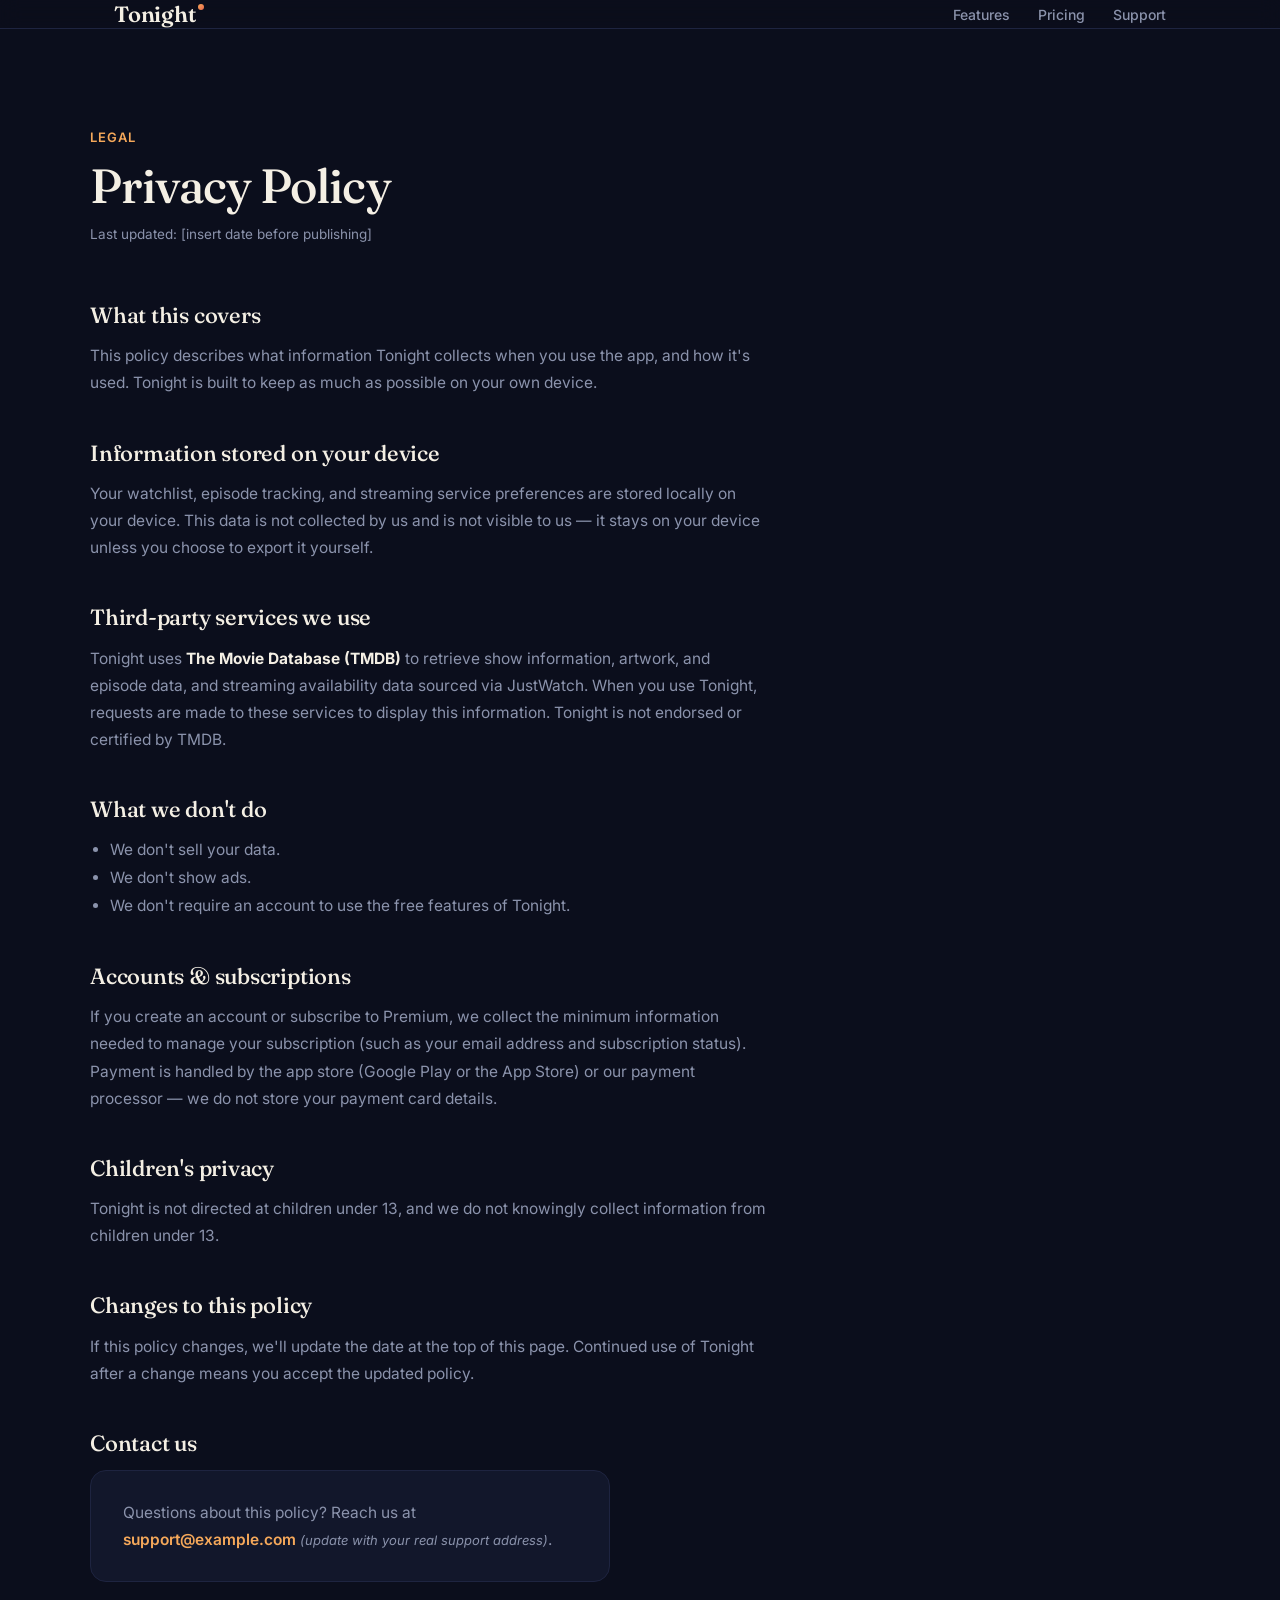
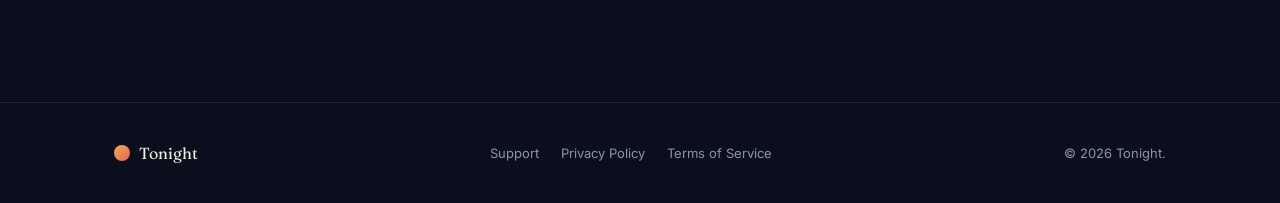
==== privacy.html @ 08556fa7 "First deployment" ====
<!doctype html>
<html lang="en">
<head>
<meta charset="UTF-8" />
<meta name="viewport" content="width=device-width, initial-scale=1" />
<title>Privacy Policy — Tonight</title>
<link rel="icon" href="data:image/svg+xml,%3Csvg xmlns='http://www.w3.org/2000/svg' viewBox='0 0 100 100'%3E%3Cdefs%3E%3ClinearGradient id='g' x1='0' y1='0' x2='1' y2='1'%3E%3Cstop offset='0' stop-color='%23F5A85A'/%3E%3Cstop offset='1' stop-color='%23E8664B'/%3E%3C/linearGradient%3E%3C/defs%3E%3Crect width='100' height='100' rx='22' fill='%230B0E1C'/%3E%3Ccircle cx='50' cy='50' r='26' fill='url(%23g)'/%3E%3C/svg%3E" />
<link rel="preconnect" href="https://fonts.googleapis.com">
<link rel="preconnect" href="https://fonts.gstatic.com" crossorigin>
<link href="https://fonts.googleapis.com/css2?family=Fraunces:opsz,wght@9..144,400;9..144,500;9..144,600&family=Inter:wght@400;500;600&display=swap" rel="stylesheet">
<link rel="stylesheet" href="style.css">
</head>
<body>

<header>
  <nav class="wrap">
    <a class="brand" href="index.html">Tonight<span class="dot dot-live"></span></a>
    <div class="nav-links">
      <a href="index.html#features">Features</a>
      <a href="index.html#pricing">Pricing</a>
      <a href="support.html">Support</a>
    </div>
  </nav>
</header>

<section class="wrap legal">
  <div class="kicker">Legal</div>
  <h1>Privacy Policy</h1>
  <p class="updated">Last updated: [insert date before publishing]</p>

  <!--
    DRAFT NOTICE (remove before publishing): this is a starting template,
    not legal advice. Have it reviewed before it goes live, and keep it
    in sync with what the app actually collects as that changes —
    especially once accounts, subscriptions, or push notifications ship.
  -->

  <h2>What this covers</h2>
  <p>This policy describes what information Tonight collects when you use the app, and how it's used. Tonight is built to keep as much as possible on your own device.</p>

  <h2>Information stored on your device</h2>
  <p>Your watchlist, episode tracking, and streaming service preferences are stored locally on your device. This data is not collected by us and is not visible to us — it stays on your device unless you choose to export it yourself.</p>

  <h2>Third-party services we use</h2>
  <p>Tonight uses <strong>The Movie Database (TMDB)</strong> to retrieve show information, artwork, and episode data, and streaming availability data sourced via JustWatch. When you use Tonight, requests are made to these services to display this information. Tonight is not endorsed or certified by TMDB.</p>

  <h2>What we don't do</h2>
  <ul>
    <li>We don't sell your data.</li>
    <li>We don't show ads.</li>
    <li>We don't require an account to use the free features of Tonight.</li>
  </ul>

  <h2>Accounts &amp; subscriptions</h2>
  <p>If you create an account or subscribe to Premium, we collect the minimum information needed to manage your subscription (such as your email address and subscription status). Payment is handled by the app store (Google Play or the App Store) or our payment processor — we do not store your payment card details.</p>

  <h2>Children's privacy</h2>
  <p>Tonight is not directed at children under 13, and we do not knowingly collect information from children under 13.</p>

  <h2>Changes to this policy</h2>
  <p>If this policy changes, we'll update the date at the top of this page. Continued use of Tonight after a change means you accept the updated policy.</p>

  <h2>Contact us</h2>
  <div class="support-card">
    <p style="margin-bottom:0;">Questions about this policy? Reach us at <a href="mailto:support@example.com">support@example.com</a> <em style="color:var(--slate); font-size:13px;">(update with your real support address)</em>.</p>
  </div>
</section>

<footer>
  <div class="wrap foot-row">
    <div class="foot-brand">
      <span class="dot"></span>
      <span class="foot-word">Tonight</span>
    </div>
    <div class="foot-links">
      <a href="support.html">Support</a>
      <a href="privacy.html">Privacy Policy</a>
      <a href="terms.html">Terms of Service</a>
    </div>
    <p class="foot-copy">&copy; 2026 Tonight.</p>
  </div>
</footer>

</body>
</html>
---- style.css ----
:root{
  --ink:#0B0E1C;
  --panel:#12172B;
  --panel-line:#1E2440;
  --cream:#F4EFE4;
  --slate:#8B93AC;
  --amber:#F5A85A;
  --coral:#E8664B;
}
*{box-sizing:border-box; margin:0; padding:0;}
html{scroll-behavior:smooth;}
body{
  background:var(--ink);
  color:var(--cream);
  font-family:'Inter', sans-serif;
  -webkit-font-smoothing:antialiased;
  overflow-x:hidden;
}
a{color:inherit;}
.wrap{max-width:1100px; margin:0 auto; padding:0 24px;}

/* Dusk dot signature */
.dot{
  background:linear-gradient(135deg, var(--amber), var(--coral));
  border-radius:50%;
  display:inline-block;
}
@keyframes breathe{
  0%, 100%{ filter:brightness(1) saturate(1); }
  50%{ filter:brightness(1.18) saturate(1.12); }
}
@media (prefers-reduced-motion: no-preference){
  .dot-live{ animation:breathe 6s ease-in-out infinite; }
}

/* Nav */
header{
  position:sticky; top:0; z-index:20;
  background:rgba(11,14,28,0.82);
  backdrop-filter:blur(10px);
  border-bottom:1px solid var(--panel-line);
}
nav{
  display:flex; align-items:center; justify-content:space-between;
  padding:18px 24px;
}
.brand{
  display:flex; align-items:center; gap:2px;
  font-family:'Fraunces', serif;
  font-weight:600;
  font-size:22px;
  letter-spacing:-0.01em;
  text-decoration:none;
}
.brand .dot{ width:6px; height:6px; margin:0 1px 14px 1px; }
.nav-links{ display:flex; align-items:center; gap:28px; }
.nav-links a{
  font-size:14px; font-weight:500; color:var(--slate);
  text-decoration:none;
}
.nav-links a:hover{ color:var(--cream); }
.nav-cta{
  font-size:14px; font-weight:600;
  padding:9px 18px;
  border-radius:100px;
  background:var(--cream);
  color:var(--ink);
  text-decoration:none;
  transition:opacity .15s ease;
}
.nav-cta:hover{ opacity:.85; }

/* Hero */
.hero{
  position:relative;
  padding:120px 24px 140px;
  text-align:center;
  overflow:hidden;
}
.hero-glow{
  position:absolute;
  top:-220px; left:50%;
  transform:translateX(-50%);
  width:900px; height:900px;
  background:radial-gradient(circle, rgba(232,102,75,0.28) 0%, rgba(245,168,90,0.10) 38%, transparent 68%);
  pointer-events:none;
}
.eyebrow{
  position:relative;
  display:inline-flex; align-items:center; gap:9px;
  font-size:13px; font-weight:600;
  color:var(--slate);
  letter-spacing:0.06em;
  text-transform:uppercase;
  margin-bottom:28px;
  font-variant-numeric: tabular-nums;
}
.eyebrow .dot{ width:7px; height:7px; }
h1{
  position:relative;
  font-family:'Fraunces', serif;
  font-weight:500;
  font-size:clamp(40px, 7vw, 76px);
  line-height:1.05;
  letter-spacing:-0.02em;
  max-width:820px;
  margin:0 auto 26px;
}
h1 .accent{
  font-style:italic;
  background:linear-gradient(135deg, var(--amber), var(--coral));
  -webkit-background-clip:text;
  background-clip:text;
  color:transparent;
}
.sub{
  position:relative;
  font-size:clamp(17px, 2vw, 19px);
  color:var(--slate);
  max-width:540px;
  margin:0 auto 44px;
  line-height:1.6;
}
.hero-actions{ position:relative; display:flex; flex-direction:column; align-items:center; gap:16px; }
.btn-primary{
  display:inline-block;
  padding:16px 34px;
  border-radius:100px;
  background:linear-gradient(135deg, var(--amber), var(--coral));
  color:#1A0E08;
  font-weight:600;
  font-size:16px;
  text-decoration:none;
  box-shadow:0 12px 30px -8px rgba(232,102,75,0.55);
  transition:transform .18s ease, box-shadow .18s ease;
}
.btn-primary:hover{ transform:translateY(-1px); box-shadow:0 16px 36px -8px rgba(232,102,75,0.7); }
.hero-note{ font-size:13px; color:var(--slate); }

/* Phone visual */
.hero-visual{
  position:relative;
  margin:80px auto 0;
  width:min(280px, 70vw);
  aspect-ratio:9/17.5;
  border-radius:38px;
  background:var(--panel);
  border:1px solid var(--panel-line);
  box-shadow:0 40px 90px -30px rgba(0,0,0,0.7);
  padding:14px;
  text-align:left;
}
.hero-visual .screen{
  height:100%;
  border-radius:26px;
  background:linear-gradient(180deg, #10142A, #0B0E1C);
  padding:22px 16px;
  display:flex; flex-direction:column; gap:12px;
}
.hv-row{ display:flex; align-items:center; justify-content:space-between; }
.hv-title{ font-family:'Fraunces', serif; font-size:15px; }
.hv-badge{
  width:22px; height:22px; border-radius:50%;
  background:linear-gradient(135deg, var(--amber), var(--coral));
}
.hv-pill{
  align-self:flex-start;
  font-size:10px; font-weight:600;
  color:var(--amber);
  background:rgba(245,168,90,0.12);
  padding:4px 9px;
  border-radius:100px;
  letter-spacing:0.02em;
}
.hv-card{
  background:var(--panel);
  border:1px solid var(--panel-line);
  border-radius:14px;
  padding:12px;
  display:flex; align-items:center; gap:10px;
}
.hv-thumb{
  width:38px; height:38px; border-radius:9px; flex-shrink:0;
  background:linear-gradient(135deg, #2B3358, #171B33);
}
.hv-text{ display:flex; flex-direction:column; gap:5px; flex:1; }
.hv-line{ height:7px; border-radius:4px; background:var(--panel-line); }
.hv-line.w1{ width:78px; }
.hv-line.w2{ width:52px; background:#171B33; }
.hv-check{
  width:20px; height:20px; border-radius:50%;
  background:var(--panel-line);
  flex-shrink:0;
}

/* Sections shared */
section{ padding:100px 0; }
.section-head{ max-width:620px; margin:0 0 56px; }
.kicker{
  font-size:13px; font-weight:600; color:var(--amber);
  text-transform:uppercase; letter-spacing:0.08em;
  margin-bottom:14px;
}
h2{
  font-family:'Fraunces', serif;
  font-weight:500;
  font-size:clamp(28px, 4vw, 40px);
  letter-spacing:-0.01em;
  line-height:1.15;
}
.lead{ color:var(--slate); font-size:17px; line-height:1.65; margin-top:16px; max-width:540px;}

/* Mechanism split */
.split{
  display:grid; grid-template-columns:1.1fr 0.9fr; gap:64px; align-items:center;
}
.split h2{ margin-bottom:18px; }
.split .lead{ margin-top:0; max-width:none; font-size:17.5px; }
.mech-card{
  background:var(--panel);
  border:1px solid var(--panel-line);
  border-radius:20px;
  padding:28px;
}
.mech-row{
  display:flex; align-items:center; gap:14px;
  padding:14px 0;
  border-bottom:1px solid var(--panel-line);
}
.mech-row:last-child{ border-bottom:none; }
.mech-time{
  font-size:12px; font-weight:600; color:var(--slate);
  width:52px; flex-shrink:0;
  font-variant-numeric: tabular-nums;
}
.mech-dot{ width:8px; height:8px; flex-shrink:0; }
.mech-label{ font-size:14.5px; }

/* Features */
.features{ background:var(--panel); border-top:1px solid var(--panel-line); border-bottom:1px solid var(--panel-line); }
.feature-grid{
  display:grid; grid-template-columns:repeat(2, 1fr); gap:1px;
  background:var(--panel-line);
  border:1px solid var(--panel-line);
  border-radius:20px;
  overflow:hidden;
}
.feature{
  background:var(--panel);
  padding:36px 32px;
  position:relative;
}
.feature .mark{
  width:34px; height:34px; border-radius:10px;
  background:linear-gradient(135deg, rgba(245,168,90,0.18), rgba(232,102,75,0.18));
  display:flex; align-items:center; justify-content:center;
  margin-bottom:20px;
}
.feature .mark .dot{ width:10px; height:10px; }
.feature-top{ display:flex; align-items:flex-start; justify-content:space-between; gap:12px; }
.feature h4{
  font-family:'Fraunces', serif; font-weight:500;
  font-size:19px; margin-bottom:10px;
}
.feature p{ color:var(--slate); font-size:14.5px; line-height:1.65; }
.badge{
  font-size:10.5px; font-weight:700;
  letter-spacing:0.04em;
  padding:4px 10px;
  border-radius:100px;
  flex-shrink:0;
  white-space:nowrap;
  margin-top:2px;
}
.badge.free{ background:rgba(139,147,172,0.16); color:var(--slate); }
.badge.premium{ background:linear-gradient(135deg, rgba(245,168,90,0.22), rgba(232,102,75,0.22)); color:var(--amber); }

/* Availability strip */
.avail{ text-align:center; }
.avail .section-head{ margin-left:auto; margin-right:auto; text-align:center; }
.services{
  display:flex; flex-wrap:wrap; justify-content:center; gap:10px;
  max-width:640px; margin:0 auto;
}
.service-chip{
  font-size:13.5px; font-weight:500;
  color:var(--slate);
  border:1px solid var(--panel-line);
  padding:9px 18px;
  border-radius:100px;
}

/* Pricing */
.tiers{ display:grid; grid-template-columns:1fr 1fr; gap:24px; }
.tier{
  border:1px solid var(--panel-line);
  border-radius:20px;
  padding:36px;
  background:var(--panel);
}
.tier.premium{ border-color:rgba(232,102,75,0.4); position:relative; }
.tier.premium::before{
  content:"";
  position:absolute; inset:-1px;
  border-radius:20px;
  padding:1px;
  background:linear-gradient(135deg, var(--amber), var(--coral));
  -webkit-mask:linear-gradient(#000 0 0) content-box, linear-gradient(#000 0 0);
  -webkit-mask-composite:xor;
  mask-composite:exclude;
  opacity:0.6;
  pointer-events:none;
}
.tier-name{ font-family:'Fraunces', serif; font-size:20px; margin-bottom:6px; }
.tier-desc{ color:var(--slate); font-size:14px; margin-bottom:24px; }
.tier ul{ list-style:none; display:flex; flex-direction:column; gap:12px; }
.tier li{ font-size:14.5px; color:var(--cream); display:flex; gap:10px; align-items:flex-start; }
.tier li::before{
  content:"";
  width:5px; height:5px; border-radius:50%;
  background:var(--slate);
  margin-top:8px; flex-shrink:0;
}
.tier.premium li::before{ background:linear-gradient(135deg, var(--amber), var(--coral)); }

/* Coming soon close */
.closing{
  background:var(--panel);
  border:1px solid var(--panel-line);
  border-radius:28px;
  padding:72px 40px;
  text-align:center;
  position:relative;
  overflow:hidden;
}
.closing-glow{
  position:absolute; bottom:-160px; left:50%; transform:translateX(-50%);
  width:600px; height:400px;
  background:radial-gradient(circle, rgba(245,168,90,0.16), transparent 70%);
}
.closing h2{ position:relative; margin-bottom:12px; }
.closing .lead{ position:relative; margin:0 auto; }
.store-badges{
  position:relative;
  display:flex; gap:14px; justify-content:center; margin-top:34px; flex-wrap:wrap;
}
.store-badge{
  display:flex; align-items:center; gap:10px;
  border:1px solid var(--panel-line);
  border-radius:14px;
  padding:11px 20px;
  font-size:13.5px; color:var(--slate);
}
.store-badge .dot{ width:8px; height:8px; }

footer{
  border-top:1px solid var(--panel-line);
  padding:40px 24px;
}
.foot-row{
  display:flex; align-items:center; justify-content:space-between;
  flex-wrap:wrap; gap:16px;
}
.foot-brand{ display:flex; align-items:center; gap:9px; }
.foot-brand .dot{ width:16px; height:16px; }
.foot-word{ font-family:'Fraunces', serif; font-size:16px; }
.foot-links{ display:flex; gap:22px; flex-wrap:wrap; }
.foot-links a{ font-size:13px; color:var(--slate); text-decoration:none; }
.foot-links a:hover{ color:var(--cream); }
.foot-copy{ font-size:13px; color:var(--slate); }

/* Legal / support pages */
.legal{ padding:100px 0 120px; }
.legal .kicker{ margin-bottom:16px; }
.legal h1{
  font-size:clamp(32px, 5vw, 48px);
  text-align:left;
  margin:0 0 12px;
  max-width:none;
}
.legal .updated{ color:var(--slate); font-size:13.5px; margin-bottom:56px; }
.legal h2{
  font-size:22px;
  text-align:left;
  margin:44px 0 14px;
}
.legal h2:first-of-type{ margin-top:0; }
.legal p{ color:var(--slate); font-size:15.5px; line-height:1.75; margin-bottom:14px; max-width:680px; }
.legal ul{ color:var(--slate); font-size:15.5px; line-height:1.8; margin:0 0 14px 20px; max-width:680px; }
.legal a.inline{ color:var(--amber); text-decoration:underline; text-underline-offset:2px; }
.legal strong{ color:var(--cream); }
.support-card{
  background:var(--panel); border:1px solid var(--panel-line);
  border-radius:16px; padding:28px 32px; margin-top:8px; max-width:520px;
}
.support-card a{ color:var(--amber); font-weight:600; text-decoration:none; }
.support-card a:hover{ text-decoration:underline; }

@media (max-width:760px){
  .split, .feature-grid, .tiers{ grid-template-columns:1fr; }
  .split{ gap:44px; }
  .hero{ padding:88px 20px 100px; }
  section{ padding:72px 0; }
  .nav-links{ display:none; }
}
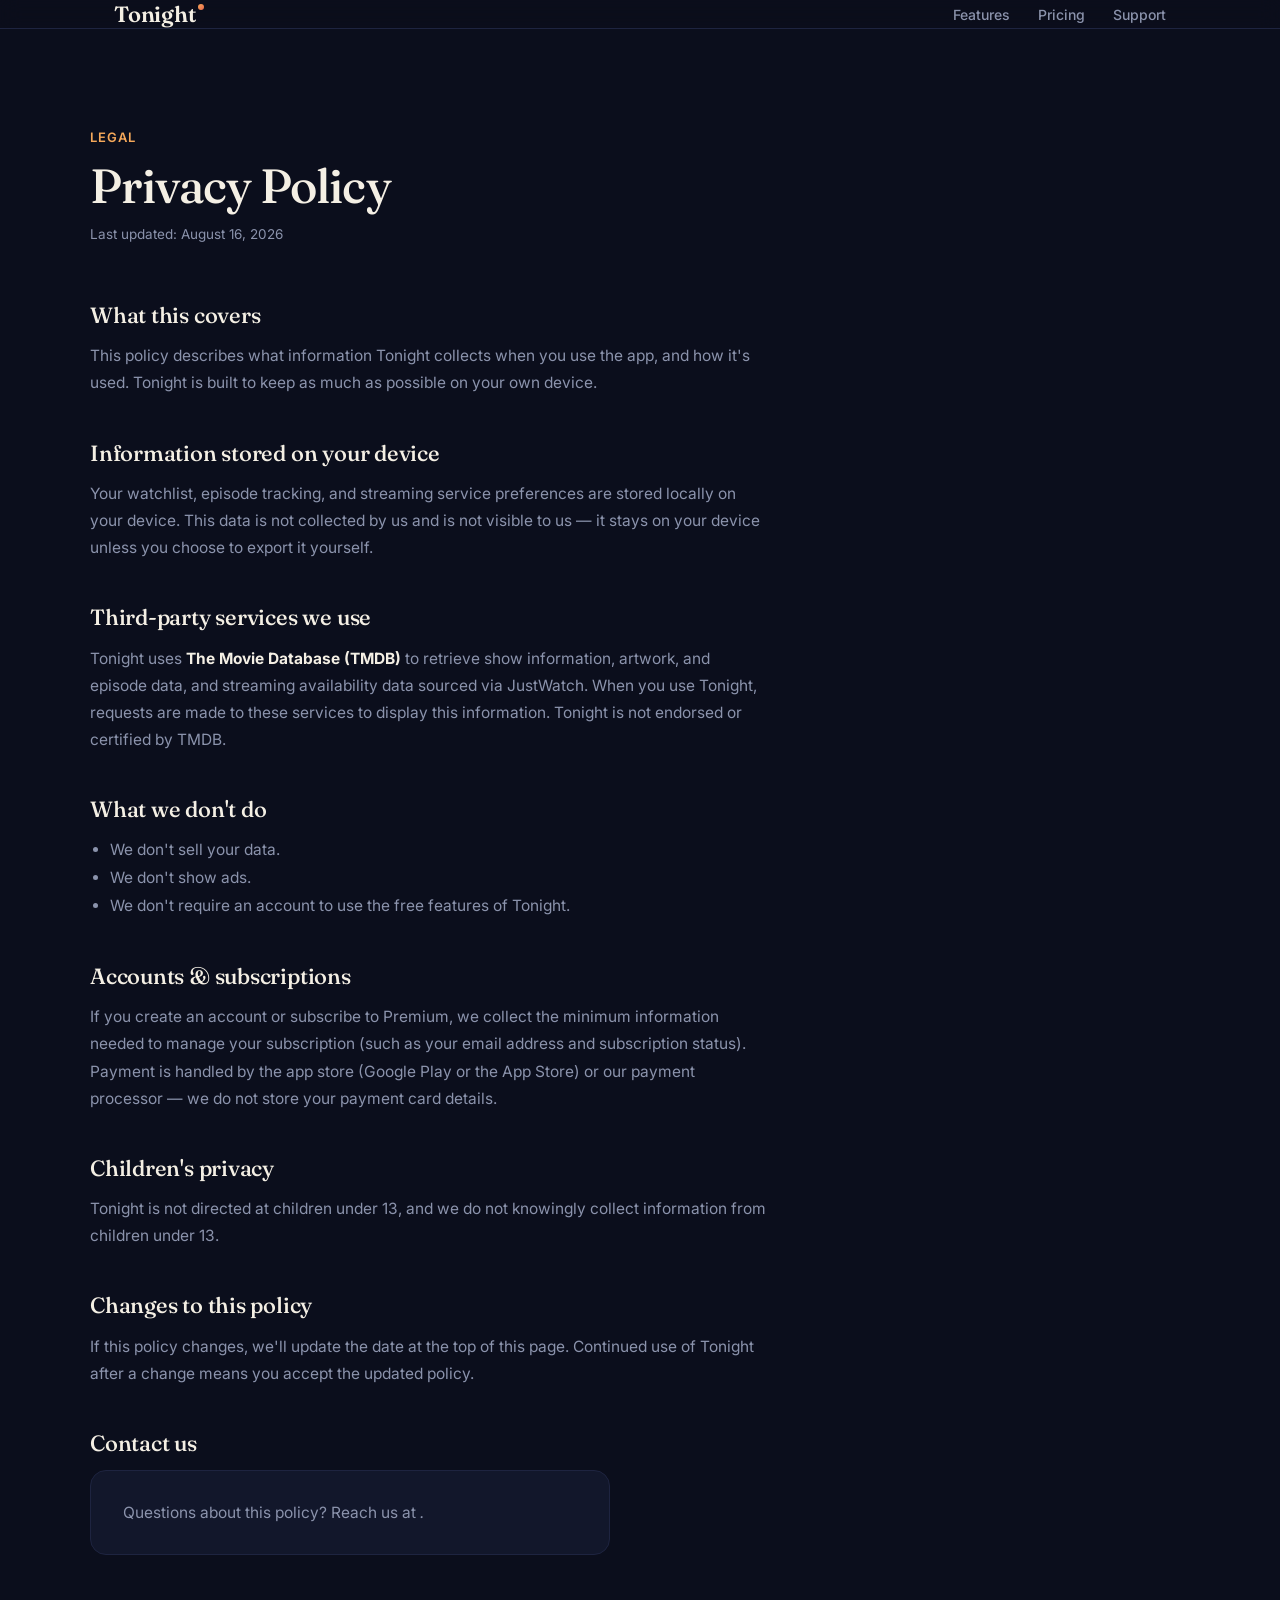
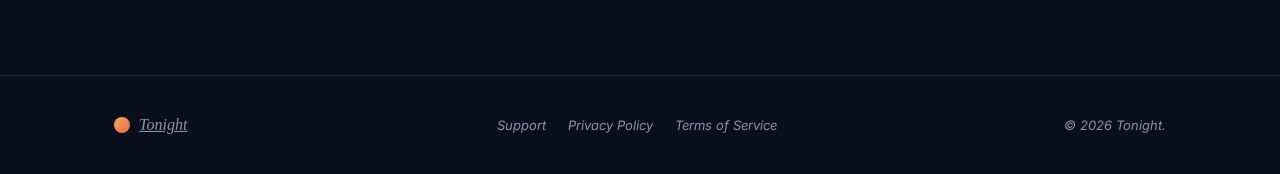
==== commit d0601dd8: "Update privacy policy last updated date and contact email Updated the last updated date and support " ====
--- a/privacy.html
+++ b/privacy.html
@@ -26,7 +26,7 @@
 <section class="wrap legal">
   <div class="kicker">Legal</div>
   <h1>Privacy Policy</h1>
-  <p class="updated">Last updated: [insert date before publishing]</p>
+  <p class="updated">Last updated: August 16, 2026</p>
 
   <!--
     DRAFT NOTICE (remove before publishing): this is a starting template,
@@ -62,7 +62,7 @@
 
   <h2>Contact us</h2>
   <div class="support-card">
-    <p style="margin-bottom:0;">Questions about this policy? Reach us at <a href="mailto:support@example.com">support@example.com</a> <em style="color:var(--slate); font-size:13px;">(update with your real support address)</em>.</p>
+    <p style="margin-bottom:0;">Questions about this policy? Reach us at <a href="mailto:support.tonight@gmail.com"support.tonigjt@gmail.com</a> <em style="color:var(--slate); font-size:13px;")</em>.</p>
   </div>
 </section>
 
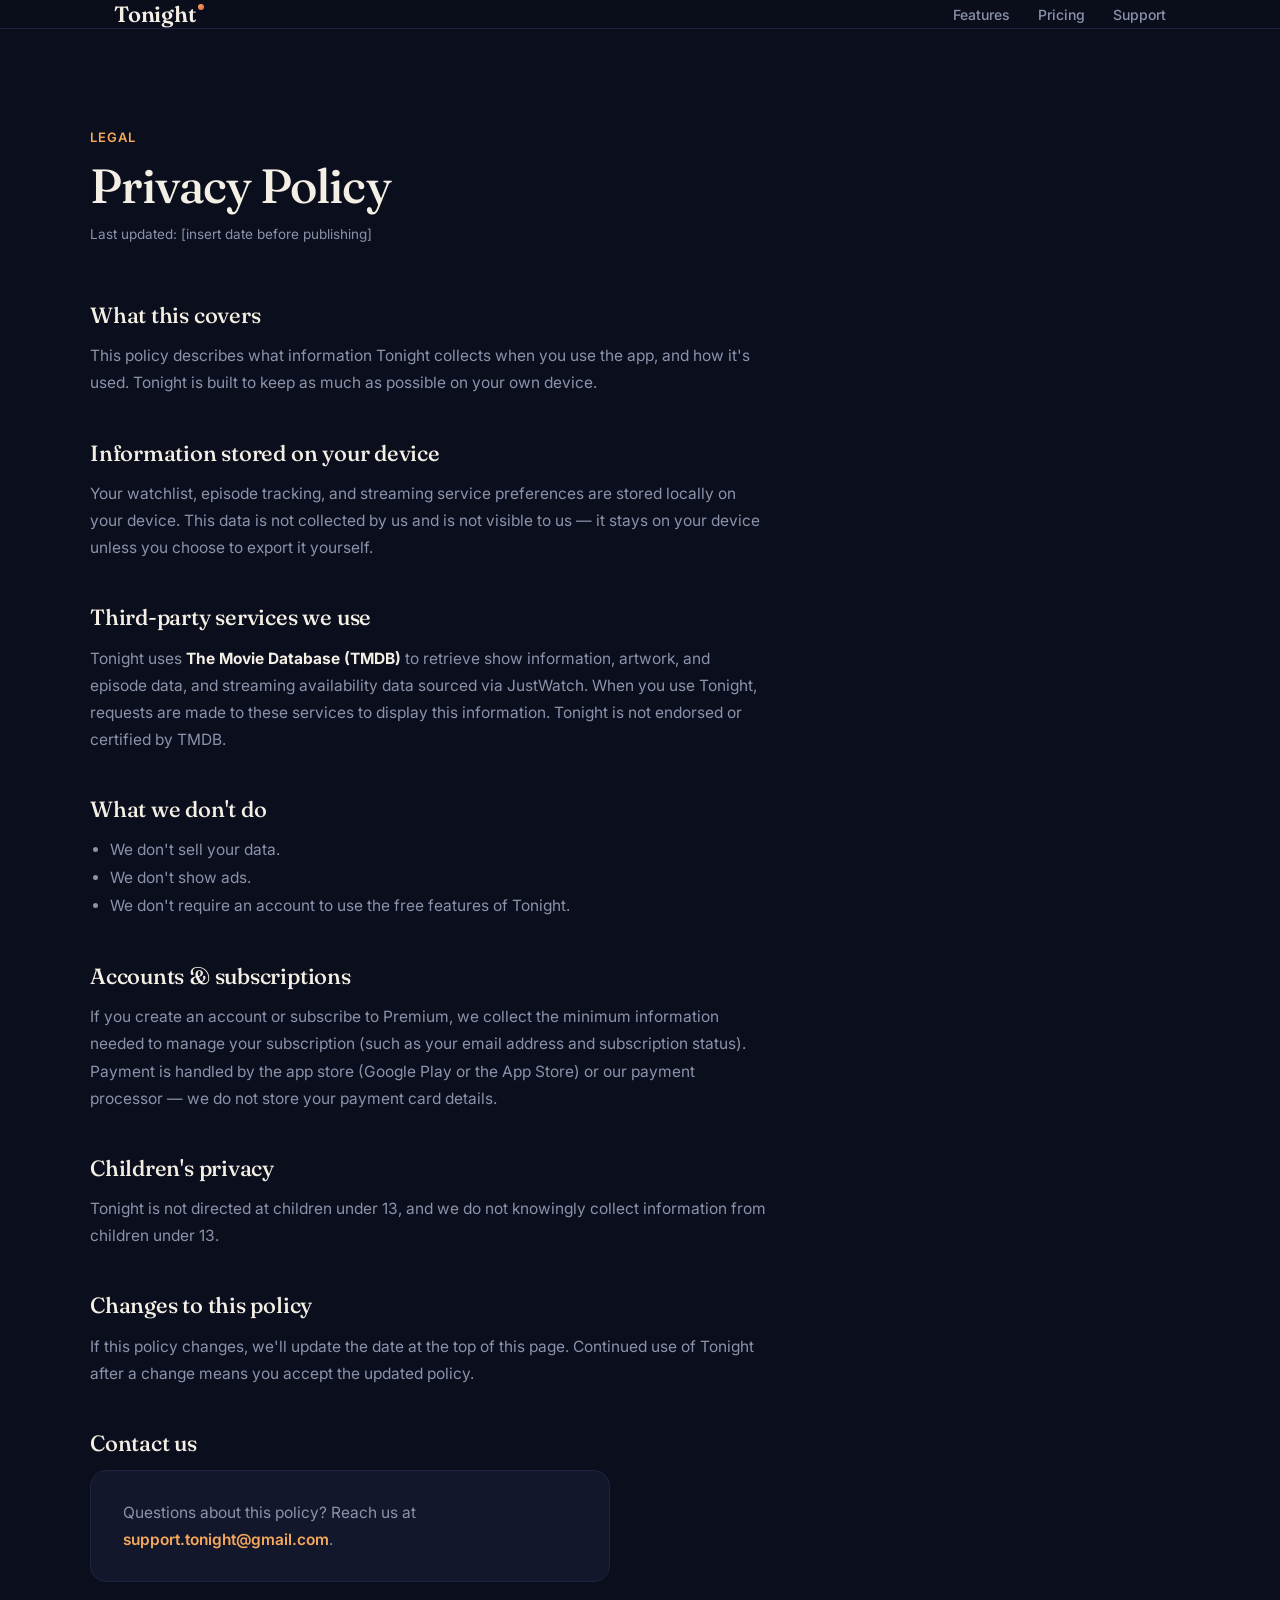
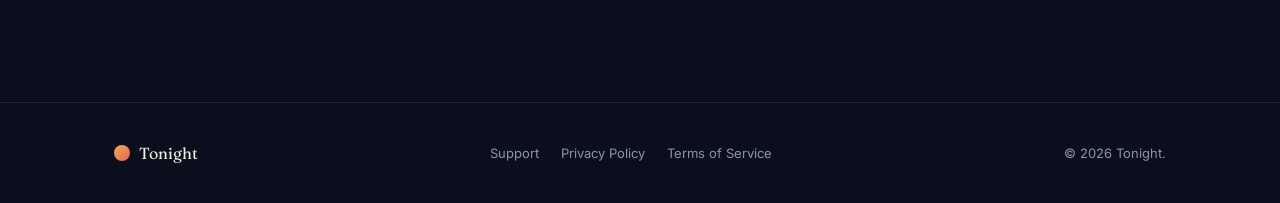
==== commit 10d60fdb: "Rename privacy-1.html to privacy.html" ====
--- a/privacy.html
+++ b/privacy.html
@@ -26,7 +26,7 @@
 <section class="wrap legal">
   <div class="kicker">Legal</div>
   <h1>Privacy Policy</h1>
-  <p class="updated">Last updated: August 16, 2026</p>
+  <p class="updated">Last updated: [insert date before publishing]</p>
 
   <!--
     DRAFT NOTICE (remove before publishing): this is a starting template,
@@ -62,7 +62,7 @@
 
   <h2>Contact us</h2>
   <div class="support-card">
-    <p style="margin-bottom:0;">Questions about this policy? Reach us at <a href="mailto:support.tonight@gmail.com"support.tonigjt@gmail.com</a> <em style="color:var(--slate); font-size:13px;")</em>.</p>
+    <p style="margin-bottom:0;">Questions about this policy? Reach us at <a href="mailto:support.tonight@gmail.com">support.tonight@gmail.com</a>.</p>
   </div>
 </section>
 
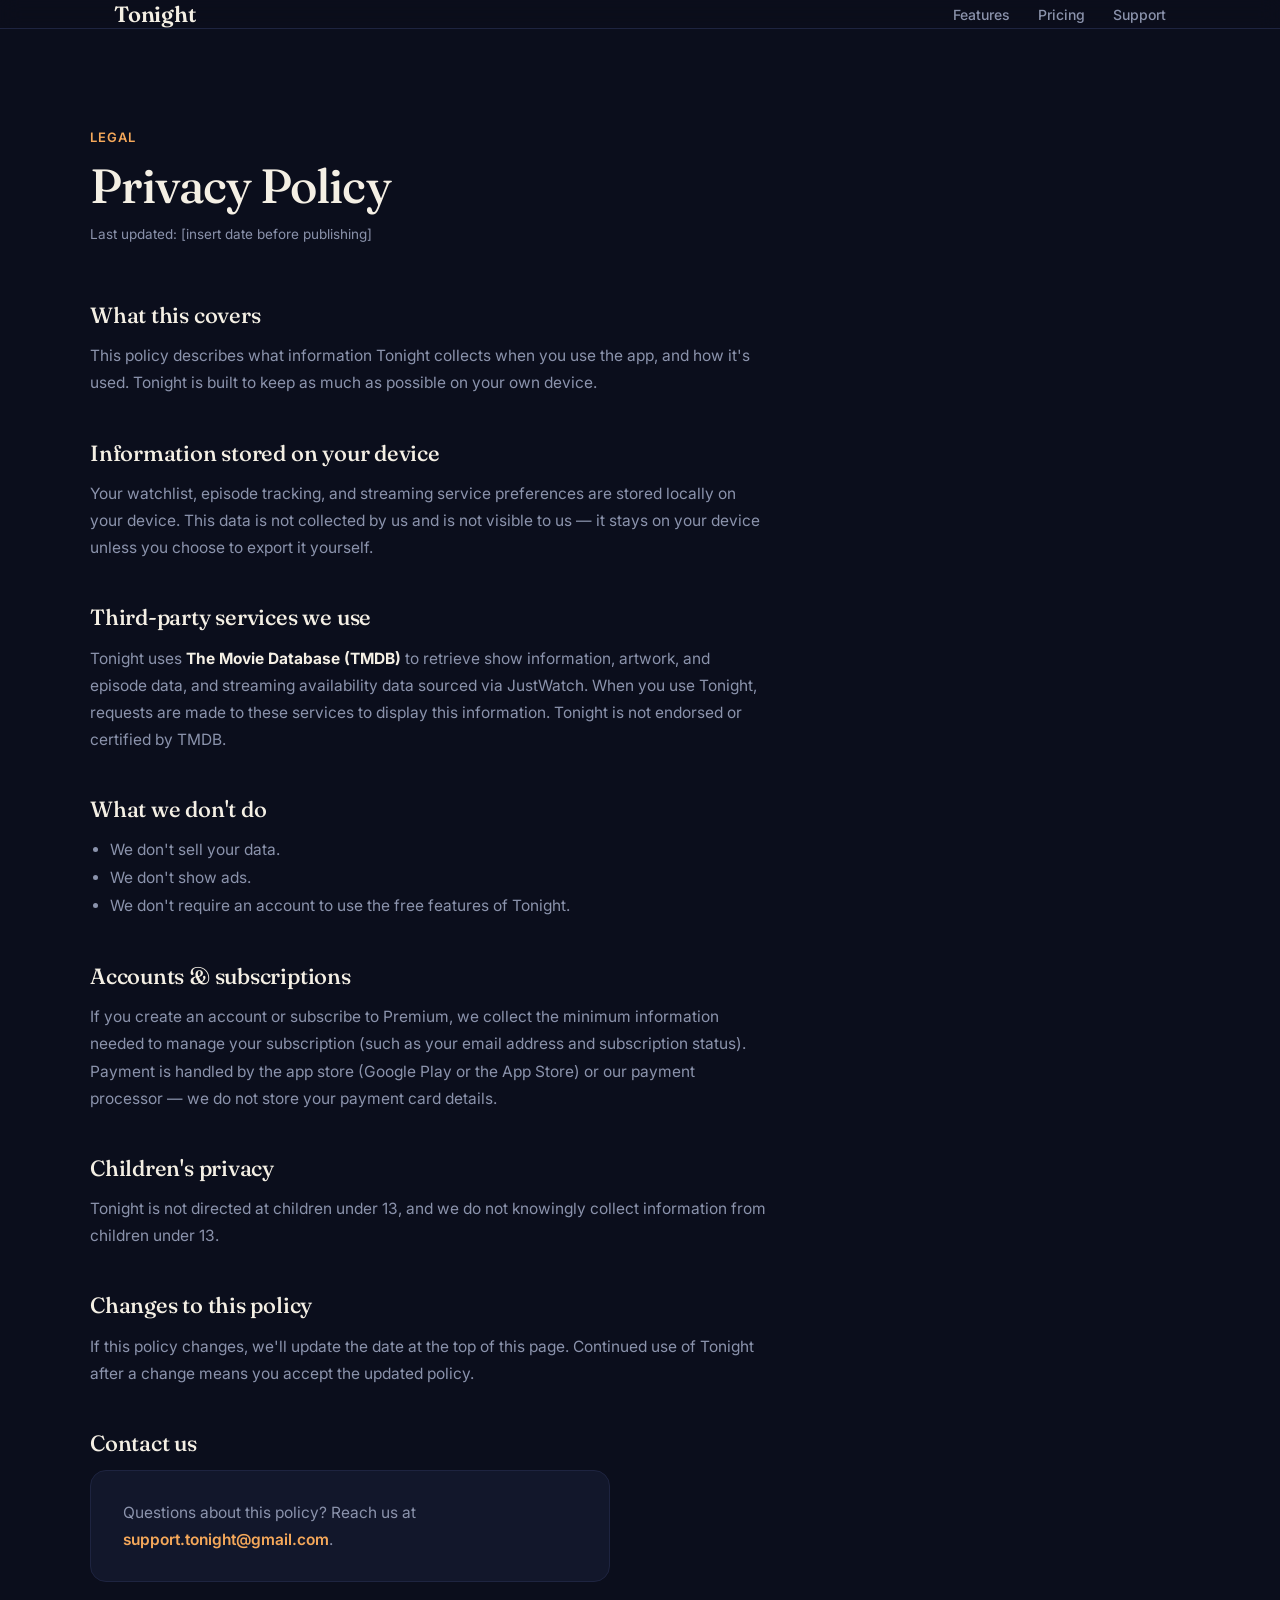
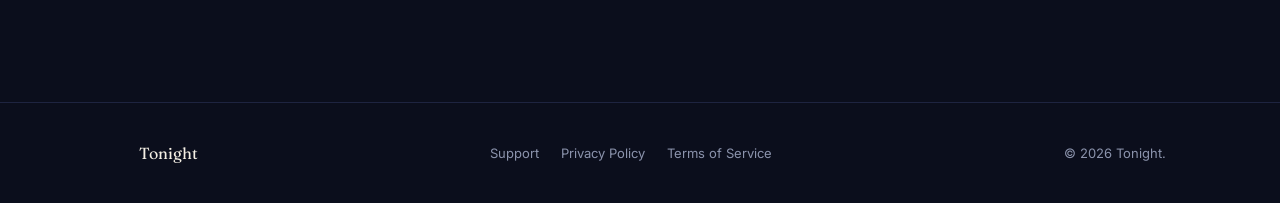
==== commit 091a70bd: "Add files via upload" ====
--- a/privacy.html
+++ b/privacy.html
@@ -4,7 +4,7 @@
 <meta charset="UTF-8" />
 <meta name="viewport" content="width=device-width, initial-scale=1" />
 <title>Privacy Policy — Tonight</title>
-<link rel="icon" href="data:image/svg+xml,%3Csvg xmlns='http://www.w3.org/2000/svg' viewBox='0 0 100 100'%3E%3Cdefs%3E%3ClinearGradient id='g' x1='0' y1='0' x2='1' y2='1'%3E%3Cstop offset='0' stop-color='%23F5A85A'/%3E%3Cstop offset='1' stop-color='%23E8664B'/%3E%3C/linearGradient%3E%3C/defs%3E%3Crect width='100' height='100' rx='22' fill='%230B0E1C'/%3E%3Ccircle cx='50' cy='50' r='26' fill='url(%23g)'/%3E%3C/svg%3E" />
+<link rel="icon" href="assets/icon.png" />
 <link rel="preconnect" href="https://fonts.googleapis.com">
 <link rel="preconnect" href="https://fonts.gstatic.com" crossorigin>
 <link href="https://fonts.googleapis.com/css2?family=Fraunces:opsz,wght@9..144,400;9..144,500;9..144,600&family=Inter:wght@400;500;600&display=swap" rel="stylesheet">
@@ -14,7 +14,7 @@
 
 <header>
   <nav class="wrap">
-    <a class="brand" href="index.html">Tonight<span class="dot dot-live"></span></a>
+    <a class="brand" href="index.html">Tonight<img class="brand-dot" src="assets/icon.png" alt=""></a>
     <div class="nav-links">
       <a href="index.html#features">Features</a>
       <a href="index.html#pricing">Pricing</a>
@@ -69,7 +69,7 @@
 <footer>
   <div class="wrap foot-row">
     <div class="foot-brand">
-      <span class="dot"></span>
+      <img class="foot-dot" src="assets/icon.png" alt="">
       <span class="foot-word">Tonight</span>
     </div>
     <div class="foot-links">
--- a/style.css
+++ b/style.css
@@ -53,6 +53,8 @@
   text-decoration:none;
 }
 .brand .dot{ width:6px; height:6px; margin:0 1px 14px 1px; }
+.brand-dot, .foot-dot{ width:16px; height:16px; border-radius:50%; }
+.brand-dot{ width:14px; height:14px; margin-left:1px; }
 .nav-links{ display:flex; align-items:center; gap:28px; }
 .nav-links a{
   font-size:14px; font-weight:500; color:var(--slate);
@@ -85,17 +87,16 @@
   background:radial-gradient(circle, rgba(232,102,75,0.28) 0%, rgba(245,168,90,0.10) 38%, transparent 68%);
   pointer-events:none;
 }
-.eyebrow{
-  position:relative;
-  display:inline-flex; align-items:center; gap:9px;
-  font-size:13px; font-weight:600;
+.scene-time{
+  position:relative;
+  font-family:'Fraunces', serif;
+  font-style:italic;
+  font-weight:400;
+  font-size:15px;
   color:var(--slate);
-  letter-spacing:0.06em;
-  text-transform:uppercase;
-  margin-bottom:28px;
-  font-variant-numeric: tabular-nums;
-}
-.eyebrow .dot{ width:7px; height:7px; }
+  letter-spacing:0.02em;
+  margin-bottom:22px;
+}
 h1{
   position:relative;
   font-family:'Fraunces', serif;
@@ -137,60 +138,50 @@
 .btn-primary:hover{ transform:translateY(-1px); box-shadow:0 16px 36px -8px rgba(232,102,75,0.7); }
 .hero-note{ font-size:13px; color:var(--slate); }
 
-/* Phone visual */
+/* Hero visual — real screenshot in a phone frame */
 .hero-visual{
   position:relative;
   margin:80px auto 0;
-  width:min(280px, 70vw);
-  aspect-ratio:9/17.5;
-  border-radius:38px;
+  width:min(260px, 66vw);
+  border-radius:34px;
   background:var(--panel);
   border:1px solid var(--panel-line);
   box-shadow:0 40px 90px -30px rgba(0,0,0,0.7);
-  padding:14px;
-  text-align:left;
-}
-.hero-visual .screen{
-  height:100%;
+  padding:10px;
+  overflow:hidden;
+}
+.hero-visual img{
+  display:block;
+  width:100%;
+  height:auto;
   border-radius:26px;
-  background:linear-gradient(180deg, #10142A, #0B0E1C);
-  padding:22px 16px;
-  display:flex; flex-direction:column; gap:12px;
-}
-.hv-row{ display:flex; align-items:center; justify-content:space-between; }
-.hv-title{ font-family:'Fraunces', serif; font-size:15px; }
-.hv-badge{
-  width:22px; height:22px; border-radius:50%;
-  background:linear-gradient(135deg, var(--amber), var(--coral));
-}
-.hv-pill{
-  align-self:flex-start;
-  font-size:10px; font-weight:600;
-  color:var(--amber);
-  background:rgba(245,168,90,0.12);
-  padding:4px 9px;
-  border-radius:100px;
-  letter-spacing:0.02em;
-}
-.hv-card{
-  background:var(--panel);
-  border:1px solid var(--panel-line);
-  border-radius:14px;
-  padding:12px;
-  display:flex; align-items:center; gap:10px;
-}
-.hv-thumb{
-  width:38px; height:38px; border-radius:9px; flex-shrink:0;
-  background:linear-gradient(135deg, #2B3358, #171B33);
-}
-.hv-text{ display:flex; flex-direction:column; gap:5px; flex:1; }
-.hv-line{ height:7px; border-radius:4px; background:var(--panel-line); }
-.hv-line.w1{ width:78px; }
-.hv-line.w2{ width:52px; background:#171B33; }
-.hv-check{
-  width:20px; height:20px; border-radius:50%;
-  background:var(--panel-line);
-  flex-shrink:0;
+}
+
+/* Screenshot showcase */
+.showcase-grid{
+  display:grid; grid-template-columns:repeat(3, 1fr); gap:28px;
+}
+.showcase-item{ text-align:left; }
+.showcase-frame{
+  border-radius:22px;
+  background:var(--panel);
+  border:1px solid var(--panel-line);
+  padding:8px;
+  box-shadow:0 24px 60px -24px rgba(0,0,0,0.6);
+  overflow:hidden;
+  margin-bottom:18px;
+}
+.showcase-frame img{
+  display:block;
+  width:100%;
+  height:auto;
+  border-radius:16px;
+}
+.showcase-item figcaption{
+  font-size:14.5px;
+  color:var(--slate);
+  line-height:1.5;
+  max-width:280px;
 }
 
 /* Sections shared */
@@ -397,7 +388,7 @@
 .support-card a:hover{ text-decoration:underline; }
 
 @media (max-width:760px){
-  .split, .feature-grid, .tiers{ grid-template-columns:1fr; }
+  .split, .feature-grid, .tiers, .showcase-grid{ grid-template-columns:1fr; }
   .split{ gap:44px; }
   .hero{ padding:88px 20px 100px; }
   section{ padding:72px 0; }
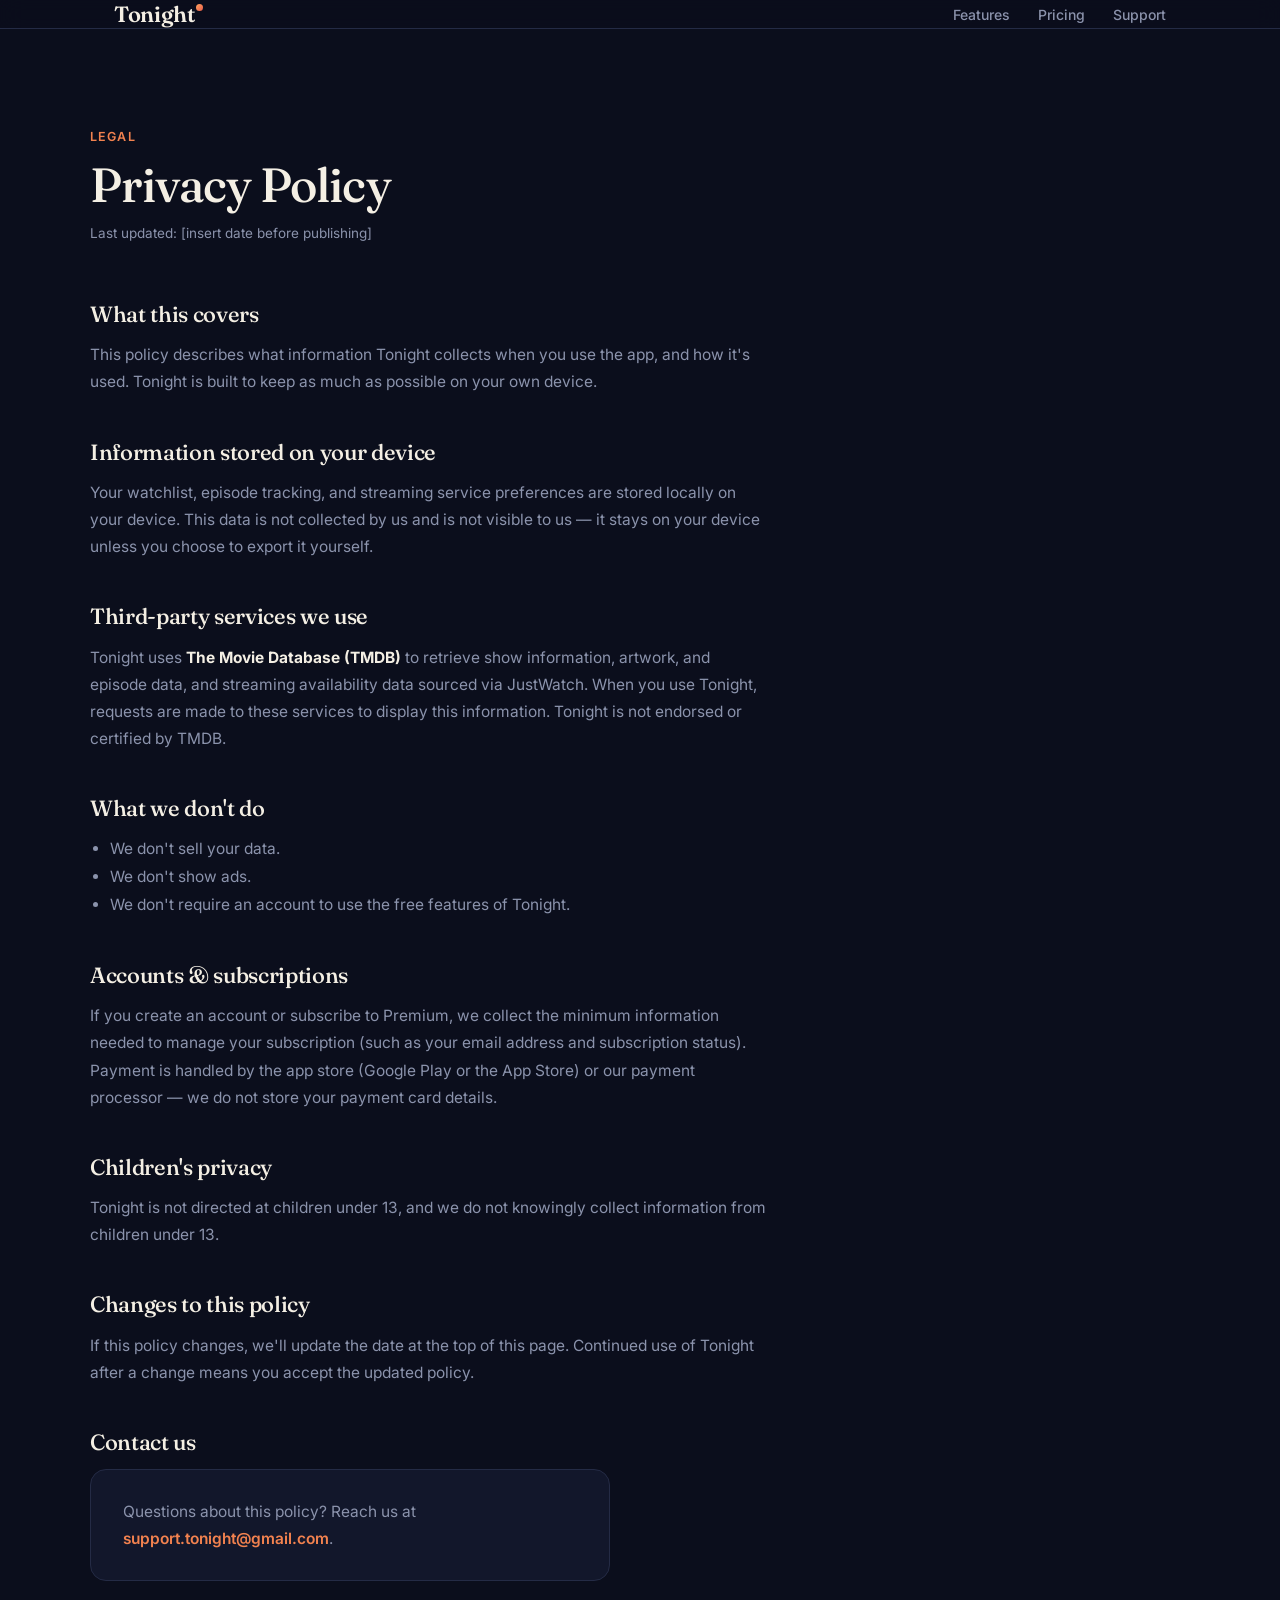
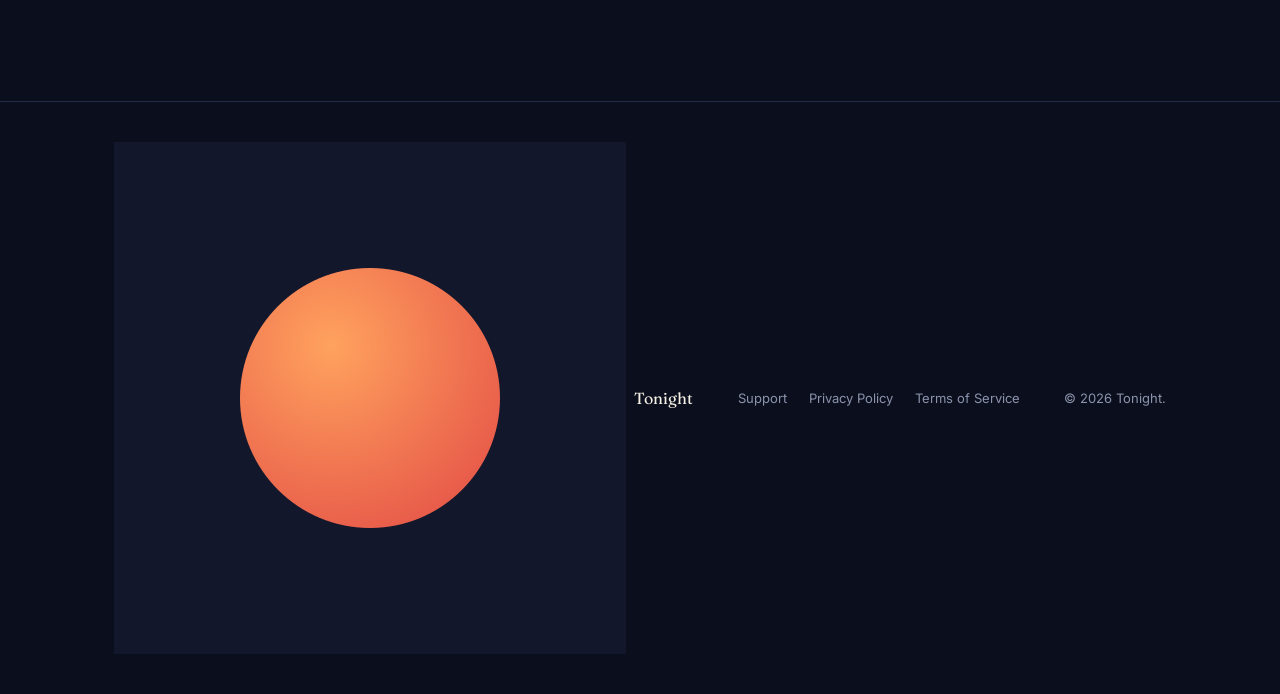
==== commit bb52b90e: "Add files via upload" ====
--- a/privacy.html
+++ b/privacy.html
@@ -14,7 +14,7 @@
 
 <header>
   <nav class="wrap">
-    <a class="brand" href="index.html">Tonight<img class="brand-dot" src="assets/icon.png" alt=""></a>
+    <a class="brand" href="index.html">Tonight<span class="dot"></span></a>
     <div class="nav-links">
       <a href="index.html#features">Features</a>
       <a href="index.html#pricing">Pricing</a>
--- a/style.css
+++ b/style.css
@@ -1,33 +1,38 @@
 :root{
-  --ink:#0B0E1C;
-  --panel:#12172B;
-  --panel-line:#1E2440;
-  --cream:#F4EFE4;
-  --slate:#8B93AC;
-  --amber:#F5A85A;
-  --coral:#E8664B;
+  /* Exact tokens from the app (components.jsx) */
+  --ink: #0B0E1C;
+  --panel: #12172B;
+  --panel-alt: #1A2036;
+  --panel-line: #242B45;
+  --cream: #F4EFE4;
+  --slate: #8B93AC;
+  --accent: #F2824F;          /* solid — used for buttons, kickers, active states */
+  --accent-dim: #7A4535;
+  --accent-soft: #FFC9A3;
+  --dusk-from: #FFA25E;       /* gradient — reserved for wordmark i-dot only */
+  --dusk-to: #E85C4A;
 }
 *{box-sizing:border-box; margin:0; padding:0;}
 html{scroll-behavior:smooth;}
 body{
   background:var(--ink);
   color:var(--cream);
-  font-family:'Inter', sans-serif;
+  font-family:'Inter', system-ui, -apple-system, sans-serif;
   -webkit-font-smoothing:antialiased;
   overflow-x:hidden;
 }
 a{color:inherit;}
 .wrap{max-width:1100px; margin:0 auto; padding:0 24px;}
 
-/* Dusk dot signature */
+/* Dusk gradient — only for the signature i-dot */
 .dot{
-  background:linear-gradient(135deg, var(--amber), var(--coral));
+  background:linear-gradient(135deg, var(--dusk-from), var(--dusk-to));
   border-radius:50%;
   display:inline-block;
 }
 @keyframes breathe{
   0%, 100%{ filter:brightness(1) saturate(1); }
-  50%{ filter:brightness(1.18) saturate(1.12); }
+  50%{ filter:brightness(1.15) saturate(1.1); }
 }
 @media (prefers-reduced-motion: no-preference){
   .dot-live{ animation:breathe 6s ease-in-out infinite; }
@@ -36,8 +41,8 @@
 /* Nav */
 header{
   position:sticky; top:0; z-index:20;
-  background:rgba(11,14,28,0.82);
-  backdrop-filter:blur(10px);
+  background:rgba(11,14,28,0.85);
+  backdrop-filter:blur(12px);
   border-bottom:1px solid var(--panel-line);
 }
 nav{
@@ -45,46 +50,39 @@
   padding:18px 24px;
 }
 .brand{
-  display:flex; align-items:center; gap:2px;
+  display:flex; align-items:center; gap:0;
   font-family:'Fraunces', serif;
   font-weight:600;
   font-size:22px;
-  letter-spacing:-0.01em;
+  letter-spacing:-0.015em;
   text-decoration:none;
-}
-.brand .dot{ width:6px; height:6px; margin:0 1px 14px 1px; }
-.brand-dot, .foot-dot{ width:16px; height:16px; border-radius:50%; }
-.brand-dot{ width:14px; height:14px; margin-left:1px; }
+  color:var(--cream);
+}
+.brand .dot{
+  width:7px; height:7px;
+  margin:0 0 13px 1px;
+}
 .nav-links{ display:flex; align-items:center; gap:28px; }
 .nav-links a{
   font-size:14px; font-weight:500; color:var(--slate);
   text-decoration:none;
+  transition:color .15s ease;
 }
 .nav-links a:hover{ color:var(--cream); }
-.nav-cta{
-  font-size:14px; font-weight:600;
-  padding:9px 18px;
-  border-radius:100px;
-  background:var(--cream);
-  color:var(--ink);
-  text-decoration:none;
-  transition:opacity .15s ease;
-}
-.nav-cta:hover{ opacity:.85; }
 
 /* Hero */
 .hero{
   position:relative;
-  padding:120px 24px 140px;
+  padding:110px 24px 120px;
   text-align:center;
   overflow:hidden;
 }
 .hero-glow{
   position:absolute;
-  top:-220px; left:50%;
+  top:-240px; left:50%;
   transform:translateX(-50%);
   width:900px; height:900px;
-  background:radial-gradient(circle, rgba(232,102,75,0.28) 0%, rgba(245,168,90,0.10) 38%, transparent 68%);
+  background:radial-gradient(circle, rgba(242,130,79,0.22) 0%, rgba(232,92,74,0.08) 40%, transparent 68%);
   pointer-events:none;
 }
 .scene-time{
@@ -106,13 +104,11 @@
   letter-spacing:-0.02em;
   max-width:820px;
   margin:0 auto 26px;
+  color:var(--cream);
 }
 h1 .accent{
   font-style:italic;
-  background:linear-gradient(135deg, var(--amber), var(--coral));
-  -webkit-background-clip:text;
-  background-clip:text;
-  color:transparent;
+  color:var(--accent);   /* solid accent — not gradient */
 }
 .sub{
   position:relative;
@@ -125,28 +121,32 @@
 .hero-actions{ position:relative; display:flex; flex-direction:column; align-items:center; gap:16px; }
 .btn-primary{
   display:inline-block;
-  padding:16px 34px;
+  padding:15px 32px;
   border-radius:100px;
-  background:linear-gradient(135deg, var(--amber), var(--coral));
+  background:var(--accent);   /* solid */
   color:#1A0E08;
   font-weight:600;
   font-size:16px;
   text-decoration:none;
-  box-shadow:0 12px 30px -8px rgba(232,102,75,0.55);
-  transition:transform .18s ease, box-shadow .18s ease;
-}
-.btn-primary:hover{ transform:translateY(-1px); box-shadow:0 16px 36px -8px rgba(232,102,75,0.7); }
+  box-shadow:0 10px 28px -8px rgba(242,130,79,0.45);
+  transition:transform .18s ease, box-shadow .18s ease, background .15s ease;
+}
+.btn-primary:hover{
+  transform:translateY(-1px);
+  background:#F5925F;
+  box-shadow:0 14px 34px -8px rgba(242,130,79,0.6);
+}
 .hero-note{ font-size:13px; color:var(--slate); }
 
-/* Hero visual — real screenshot in a phone frame */
+/* Hero visual — phone frame */
 .hero-visual{
   position:relative;
-  margin:80px auto 0;
-  width:min(260px, 66vw);
-  border-radius:34px;
-  background:var(--panel);
-  border:1px solid var(--panel-line);
-  box-shadow:0 40px 90px -30px rgba(0,0,0,0.7);
+  margin:72px auto 0;
+  width:min(280px, 70vw);
+  border-radius:36px;
+  background:var(--panel);
+  border:1px solid var(--panel-line);
+  box-shadow:0 40px 90px -30px rgba(0,0,0,0.75);
   padding:10px;
   overflow:hidden;
 }
@@ -154,10 +154,11 @@
   display:block;
   width:100%;
   height:auto;
-  border-radius:26px;
+  border-radius:28px;
 }
 
 /* Screenshot showcase */
+.showcase{ padding-top:40px; }
 .showcase-grid{
   display:grid; grid-template-columns:repeat(3, 1fr); gap:28px;
 }
@@ -185,19 +186,20 @@
 }
 
 /* Sections shared */
-section{ padding:100px 0; }
-.section-head{ max-width:620px; margin:0 0 56px; }
+section{ padding:96px 0; }
+.section-head{ max-width:620px; margin:0 0 52px; }
 .kicker{
-  font-size:13px; font-weight:600; color:var(--amber);
-  text-transform:uppercase; letter-spacing:0.08em;
+  font-size:12.5px; font-weight:600; color:var(--accent);
+  text-transform:uppercase; letter-spacing:0.09em;
   margin-bottom:14px;
 }
 h2{
   font-family:'Fraunces', serif;
   font-weight:500;
   font-size:clamp(28px, 4vw, 40px);
-  letter-spacing:-0.01em;
+  letter-spacing:-0.015em;
   line-height:1.15;
+  color:var(--cream);
 }
 .lead{ color:var(--slate); font-size:17px; line-height:1.65; margin-top:16px; max-width:540px;}
 
@@ -220,15 +222,24 @@
 }
 .mech-row:last-child{ border-bottom:none; }
 .mech-time{
-  font-size:12px; font-weight:600; color:var(--slate);
-  width:52px; flex-shrink:0;
+  font-size:11.5px; font-weight:600; color:var(--slate);
+  width:56px; flex-shrink:0;
+  letter-spacing:0.04em;
   font-variant-numeric: tabular-nums;
 }
-.mech-dot{ width:8px; height:8px; flex-shrink:0; }
-.mech-label{ font-size:14.5px; }
+.mech-dot{
+  width:8px; height:8px; flex-shrink:0;
+  background:var(--accent);   /* solid, not gradient */
+  border-radius:50%;
+}
+.mech-label{ font-size:14.5px; color:var(--cream); }
 
 /* Features */
-.features{ background:var(--panel); border-top:1px solid var(--panel-line); border-bottom:1px solid var(--panel-line); }
+.features{
+  background:var(--panel);
+  border-top:1px solid var(--panel-line);
+  border-bottom:1px solid var(--panel-line);
+}
 .feature-grid{
   display:grid; grid-template-columns:repeat(2, 1fr); gap:1px;
   background:var(--panel-line);
@@ -243,15 +254,18 @@
 }
 .feature .mark{
   width:34px; height:34px; border-radius:10px;
-  background:linear-gradient(135deg, rgba(245,168,90,0.18), rgba(232,102,75,0.18));
+  background:rgba(242,130,79,0.14);
   display:flex; align-items:center; justify-content:center;
   margin-bottom:20px;
 }
-.feature .mark .dot{ width:10px; height:10px; }
+.feature .mark .dot{
+  width:10px; height:10px;
+  background:var(--accent);   /* solid */
+}
 .feature-top{ display:flex; align-items:flex-start; justify-content:space-between; gap:12px; }
 .feature h4{
   font-family:'Fraunces', serif; font-weight:500;
-  font-size:19px; margin-bottom:10px;
+  font-size:19px; margin-bottom:10px; color:var(--cream);
 }
 .feature p{ color:var(--slate); font-size:14.5px; line-height:1.65; }
 .badge{
@@ -263,8 +277,11 @@
   white-space:nowrap;
   margin-top:2px;
 }
-.badge.free{ background:rgba(139,147,172,0.16); color:var(--slate); }
-.badge.premium{ background:linear-gradient(135deg, rgba(245,168,90,0.22), rgba(232,102,75,0.22)); color:var(--amber); }
+.badge.free{ background:rgba(139,147,172,0.14); color:var(--slate); }
+.badge.premium{
+  background:rgba(242,130,79,0.16);
+  color:var(--accent);
+}
 
 /* Availability strip */
 .avail{ text-align:center; }
@@ -279,6 +296,11 @@
   border:1px solid var(--panel-line);
   padding:9px 18px;
   border-radius:100px;
+  transition:border-color .15s ease, color .15s ease;
+}
+.service-chip:hover{
+  border-color:var(--accent-dim);
+  color:var(--cream);
 }
 
 /* Pricing */
@@ -289,20 +311,11 @@
   padding:36px;
   background:var(--panel);
 }
-.tier.premium{ border-color:rgba(232,102,75,0.4); position:relative; }
-.tier.premium::before{
-  content:"";
-  position:absolute; inset:-1px;
-  border-radius:20px;
-  padding:1px;
-  background:linear-gradient(135deg, var(--amber), var(--coral));
-  -webkit-mask:linear-gradient(#000 0 0) content-box, linear-gradient(#000 0 0);
-  -webkit-mask-composite:xor;
-  mask-composite:exclude;
-  opacity:0.6;
-  pointer-events:none;
-}
-.tier-name{ font-family:'Fraunces', serif; font-size:20px; margin-bottom:6px; }
+.tier.premium{
+  border-color:rgba(242,130,79,0.45);
+  position:relative;
+}
+.tier-name{ font-family:'Fraunces', serif; font-size:20px; margin-bottom:6px; color:var(--cream); }
 .tier-desc{ color:var(--slate); font-size:14px; margin-bottom:24px; }
 .tier ul{ list-style:none; display:flex; flex-direction:column; gap:12px; }
 .tier li{ font-size:14.5px; color:var(--cream); display:flex; gap:10px; align-items:flex-start; }
@@ -312,7 +325,7 @@
   background:var(--slate);
   margin-top:8px; flex-shrink:0;
 }
-.tier.premium li::before{ background:linear-gradient(135deg, var(--amber), var(--coral)); }
+.tier.premium li::before{ background:var(--accent); }
 
 /* Coming soon close */
 .closing{
@@ -327,7 +340,7 @@
 .closing-glow{
   position:absolute; bottom:-160px; left:50%; transform:translateX(-50%);
   width:600px; height:400px;
-  background:radial-gradient(circle, rgba(245,168,90,0.16), transparent 70%);
+  background:radial-gradient(circle, rgba(242,130,79,0.14), transparent 70%);
 }
 .closing h2{ position:relative; margin-bottom:12px; }
 .closing .lead{ position:relative; margin:0 auto; }
@@ -342,7 +355,10 @@
   padding:11px 20px;
   font-size:13.5px; color:var(--slate);
 }
-.store-badge .dot{ width:8px; height:8px; }
+.store-badge .dot{
+  width:8px; height:8px;
+  background:var(--accent);   /* solid */
+}
 
 footer{
   border-top:1px solid var(--panel-line);
@@ -352,9 +368,9 @@
   display:flex; align-items:center; justify-content:space-between;
   flex-wrap:wrap; gap:16px;
 }
-.foot-brand{ display:flex; align-items:center; gap:9px; }
-.foot-brand .dot{ width:16px; height:16px; }
-.foot-word{ font-family:'Fraunces', serif; font-size:16px; }
+.foot-brand{ display:flex; align-items:center; gap:8px; }
+.foot-brand .dot{ width:10px; height:10px; }
+.foot-word{ font-family:'Fraunces', serif; font-size:16px; color:var(--cream); }
 .foot-links{ display:flex; gap:22px; flex-wrap:wrap; }
 .foot-links a{ font-size:13px; color:var(--slate); text-decoration:none; }
 .foot-links a:hover{ color:var(--cream); }
@@ -378,19 +394,20 @@
 .legal h2:first-of-type{ margin-top:0; }
 .legal p{ color:var(--slate); font-size:15.5px; line-height:1.75; margin-bottom:14px; max-width:680px; }
 .legal ul{ color:var(--slate); font-size:15.5px; line-height:1.8; margin:0 0 14px 20px; max-width:680px; }
-.legal a.inline{ color:var(--amber); text-decoration:underline; text-underline-offset:2px; }
+.legal a.inline{ color:var(--accent); text-decoration:underline; text-underline-offset:2px; }
 .legal strong{ color:var(--cream); }
 .support-card{
   background:var(--panel); border:1px solid var(--panel-line);
   border-radius:16px; padding:28px 32px; margin-top:8px; max-width:520px;
 }
-.support-card a{ color:var(--amber); font-weight:600; text-decoration:none; }
+.support-card a{ color:var(--accent); font-weight:600; text-decoration:none; }
 .support-card a:hover{ text-decoration:underline; }
 
 @media (max-width:760px){
   .split, .feature-grid, .tiers, .showcase-grid{ grid-template-columns:1fr; }
   .split{ gap:44px; }
-  .hero{ padding:88px 20px 100px; }
+  .hero{ padding:88px 20px 90px; }
   section{ padding:72px 0; }
   .nav-links{ display:none; }
-}
+  .hero-visual{ width:min(260px, 72vw); }
+}
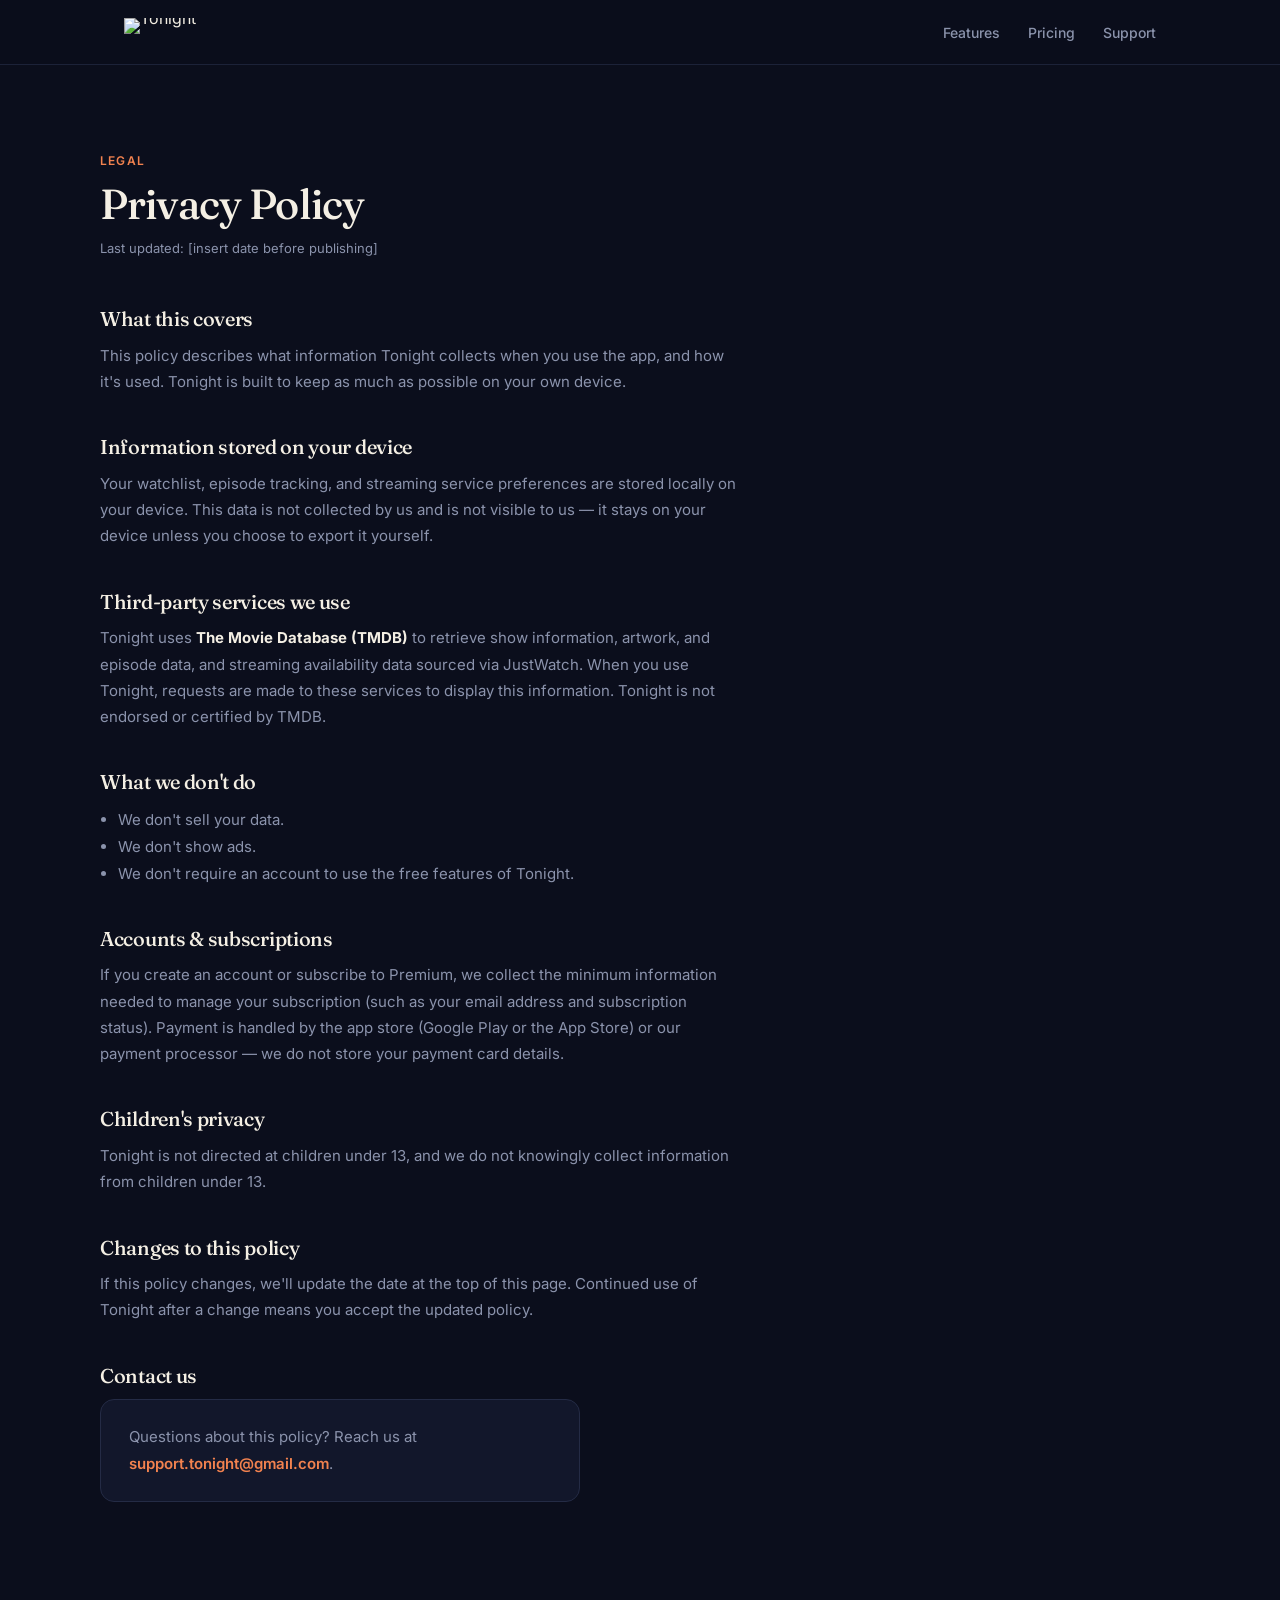
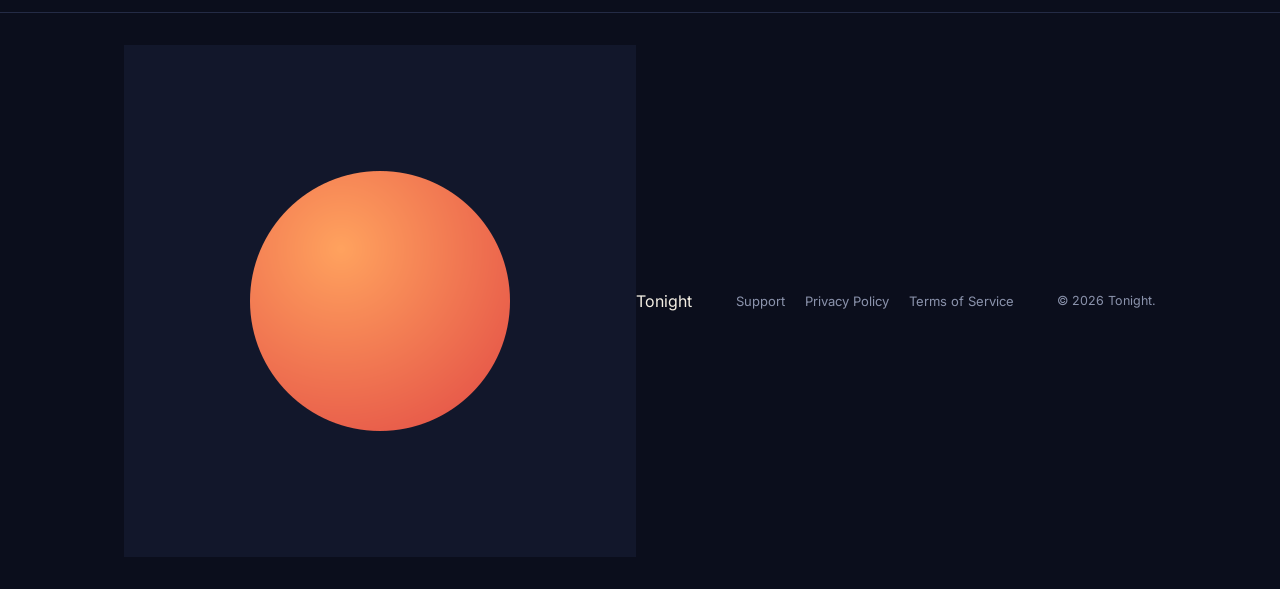
==== commit c4e44f29: "Add files via upload" ====
--- a/privacy.html
+++ b/privacy.html
@@ -14,7 +14,7 @@
 
 <header>
   <nav class="wrap">
-    <a class="brand" href="index.html">Tonight<span class="dot"></span></a>
+    <a class="brand" href="index.html" aria-label="Tonight home"><img class="brand-wordmark" src="assets/wordmark.svg" alt="Tonight" width="120" height="37"></a>
     <div class="nav-links">
       <a href="index.html#features">Features</a>
       <a href="index.html#pricing">Pricing</a>
--- a/style.css
+++ b/style.css
@@ -6,10 +6,10 @@
   --panel-line: #242B45;
   --cream: #F4EFE4;
   --slate: #8B93AC;
-  --accent: #F2824F;          /* solid — used for buttons, kickers, active states */
+  --accent: #F2824F;
   --accent-dim: #7A4535;
   --accent-soft: #FFC9A3;
-  --dusk-from: #FFA25E;       /* gradient — reserved for wordmark i-dot only */
+  --dusk-from: #FFA25E;
   --dusk-to: #E85C4A;
 }
 *{box-sizing:border-box; margin:0; padding:0;}
@@ -21,68 +21,57 @@
   -webkit-font-smoothing:antialiased;
   overflow-x:hidden;
 }
-a{color:inherit;}
-.wrap{max-width:1100px; margin:0 auto; padding:0 24px;}
-
-/* Dusk gradient — only for the signature i-dot */
+a{color:inherit; text-decoration:none;}
+.wrap{max-width:1080px; margin:0 auto; padding:0 24px;}
+
+/* Signature dusk gradient — logo i-dot only */
 .dot{
   background:linear-gradient(135deg, var(--dusk-from), var(--dusk-to));
   border-radius:50%;
   display:inline-block;
 }
-@keyframes breathe{
-  0%, 100%{ filter:brightness(1) saturate(1); }
-  50%{ filter:brightness(1.15) saturate(1.1); }
-}
-@media (prefers-reduced-motion: no-preference){
-  .dot-live{ animation:breathe 6s ease-in-out infinite; }
-}
-
-/* Nav */
+
+/* ——— Nav ——— */
 header{
-  position:sticky; top:0; z-index:20;
-  background:rgba(11,14,28,0.85);
-  backdrop-filter:blur(12px);
-  border-bottom:1px solid var(--panel-line);
+  position:sticky; top:0; z-index:30;
+  background:rgba(11,14,28,0.88);
+  backdrop-filter:blur(14px);
+  -webkit-backdrop-filter:blur(14px);
+  border-bottom:1px solid rgba(36,43,69,0.7);
 }
 nav{
   display:flex; align-items:center; justify-content:space-between;
-  padding:18px 24px;
+  height:64px;
 }
 .brand{
-  display:flex; align-items:center; gap:0;
-  font-family:'Fraunces', serif;
-  font-weight:600;
-  font-size:22px;
-  letter-spacing:-0.015em;
-  text-decoration:none;
-  color:var(--cream);
-}
-.brand .dot{
-  width:7px; height:7px;
-  margin:0 0 13px 1px;
+  display:flex; align-items:center;
+  line-height:0;
+}
+.brand-wordmark{
+  height:28px;
+  width:auto;
+  display:block;
 }
 .nav-links{ display:flex; align-items:center; gap:28px; }
 .nav-links a{
   font-size:14px; font-weight:500; color:var(--slate);
-  text-decoration:none;
   transition:color .15s ease;
 }
 .nav-links a:hover{ color:var(--cream); }
 
-/* Hero */
+/* ——— Hero ——— */
 .hero{
   position:relative;
-  padding:110px 24px 120px;
+  padding:96px 0 0;
   text-align:center;
   overflow:hidden;
 }
 .hero-glow{
   position:absolute;
-  top:-240px; left:50%;
+  top:-200px; left:50%;
   transform:translateX(-50%);
-  width:900px; height:900px;
-  background:radial-gradient(circle, rgba(242,130,79,0.22) 0%, rgba(232,92,74,0.08) 40%, transparent 68%);
+  width:820px; height:820px;
+  background:radial-gradient(circle, rgba(242,130,79,0.18) 0%, rgba(232,92,74,0.06) 42%, transparent 68%);
   pointer-events:none;
 }
 .scene-time{
@@ -93,62 +82,72 @@
   font-size:15px;
   color:var(--slate);
   letter-spacing:0.02em;
-  margin-bottom:22px;
+  margin-bottom:20px;
 }
 h1{
   position:relative;
   font-family:'Fraunces', serif;
   font-weight:500;
-  font-size:clamp(40px, 7vw, 76px);
-  line-height:1.05;
+  font-size:clamp(40px, 6.8vw, 72px);
+  line-height:1.06;
   letter-spacing:-0.02em;
-  max-width:820px;
-  margin:0 auto 26px;
+  max-width:780px;
+  margin:0 auto 24px;
   color:var(--cream);
 }
 h1 .accent{
   font-style:italic;
-  color:var(--accent);   /* solid accent — not gradient */
+  color:var(--accent);
 }
 .sub{
   position:relative;
-  font-size:clamp(17px, 2vw, 19px);
+  font-size:clamp(16px, 1.9vw, 18.5px);
   color:var(--slate);
-  max-width:540px;
-  margin:0 auto 44px;
+  max-width:520px;
+  margin:0 auto 40px;
   line-height:1.6;
 }
-.hero-actions{ position:relative; display:flex; flex-direction:column; align-items:center; gap:16px; }
+.hero-actions{
+  position:relative;
+  display:flex; flex-direction:column; align-items:center; gap:14px;
+  margin-bottom:64px;
+}
 .btn-primary{
   display:inline-block;
-  padding:15px 32px;
+  padding:14px 30px;
   border-radius:100px;
-  background:var(--accent);   /* solid */
+  background:var(--accent);
   color:#1A0E08;
   font-weight:600;
-  font-size:16px;
-  text-decoration:none;
-  box-shadow:0 10px 28px -8px rgba(242,130,79,0.45);
+  font-size:15.5px;
+  box-shadow:0 10px 28px -8px rgba(242,130,79,0.42);
   transition:transform .18s ease, box-shadow .18s ease, background .15s ease;
 }
 .btn-primary:hover{
   transform:translateY(-1px);
   background:#F5925F;
-  box-shadow:0 14px 34px -8px rgba(242,130,79,0.6);
+  box-shadow:0 14px 34px -8px rgba(242,130,79,0.55);
 }
 .hero-note{ font-size:13px; color:var(--slate); }
 
-/* Hero visual — phone frame */
+/* Phone visual — bleeds into next section for continuity */
+.hero-visual-wrap{
+  position:relative;
+  display:flex;
+  justify-content:center;
+  padding-bottom:0;
+}
 .hero-visual{
   position:relative;
-  margin:72px auto 0;
-  width:min(280px, 70vw);
+  width:min(272px, 68vw);
   border-radius:36px;
   background:var(--panel);
   border:1px solid var(--panel-line);
-  box-shadow:0 40px 90px -30px rgba(0,0,0,0.75);
-  padding:10px;
-  overflow:hidden;
+  box-shadow:
+    0 40px 80px -28px rgba(0,0,0,0.75),
+    0 0 0 1px rgba(255,255,255,0.03);
+  padding:9px;
+  z-index:2;
 }
 .hero-visual img{
   display:block;
@@ -157,121 +156,153 @@
   border-radius:28px;
 }
 
-/* Screenshot showcase */
-.showcase{ padding-top:40px; }
+/* Soft fade under the phone so the next section starts cleanly */
+.hero-fade{
+  position:absolute;
+  left:0; right:0; bottom:0;
+  height:120px;
+  background:linear-gradient(to bottom, transparent, var(--ink));
+  pointer-events:none;
+  z-index:1;
+}
+
+/* ——— Shared section rhythm ——— */
+section{ padding:88px 0; }
+.section-head{ max-width:580px; margin:0 0 44px; }
+.kicker{
+  font-size:12px; font-weight:600; color:var(--accent);
+  text-transform:uppercase; letter-spacing:0.1em;
+  margin-bottom:12px;
+}
+h2{
+  font-family:'Fraunces', serif;
+  font-weight:500;
+  font-size:clamp(26px, 3.8vw, 36px);
+  letter-spacing:-0.015em;
+  line-height:1.18;
+  color:var(--cream);
+}
+.lead{
+  color:var(--slate);
+  font-size:16.5px;
+  line-height:1.65;
+  margin-top:14px;
+  max-width:520px;
+}
+
+/* Showcase sits tighter under the phone */
+.showcase{
+  padding-top:56px;
+  padding-bottom:72px;
+}
 .showcase-grid{
-  display:grid; grid-template-columns:repeat(3, 1fr); gap:28px;
+  display:grid;
+  grid-template-columns:repeat(3, 1fr);
+  gap:22px;
 }
 .showcase-item{ text-align:left; }
 .showcase-frame{
-  border-radius:22px;
-  background:var(--panel);
-  border:1px solid var(--panel-line);
-  padding:8px;
-  box-shadow:0 24px 60px -24px rgba(0,0,0,0.6);
+  border-radius:18px;
+  background:var(--panel);
+  border:1px solid var(--panel-line);
+  padding:6px;
+  box-shadow:0 18px 48px -20px rgba(0,0,0,0.55);
   overflow:hidden;
-  margin-bottom:18px;
+  margin-bottom:14px;
+  transition:transform .2s ease, box-shadow .2s ease;
+}
+.showcase-frame:hover{
+  transform:translateY(-3px);
+  box-shadow:0 24px 56px -18px rgba(0,0,0,0.65);
 }
 .showcase-frame img{
   display:block;
   width:100%;
   height:auto;
-  border-radius:16px;
+  border-radius:13px;
 }
 .showcase-item figcaption{
-  font-size:14.5px;
+  font-size:13.5px;
   color:var(--slate);
   line-height:1.5;
-  max-width:280px;
-}
-
-/* Sections shared */
-section{ padding:96px 0; }
-.section-head{ max-width:620px; margin:0 0 52px; }
-.kicker{
-  font-size:12.5px; font-weight:600; color:var(--accent);
-  text-transform:uppercase; letter-spacing:0.09em;
-  margin-bottom:14px;
-}
-h2{
-  font-family:'Fraunces', serif;
-  font-weight:500;
-  font-size:clamp(28px, 4vw, 40px);
-  letter-spacing:-0.015em;
-  line-height:1.15;
-  color:var(--cream);
-}
-.lead{ color:var(--slate); font-size:17px; line-height:1.65; margin-top:16px; max-width:540px;}
-
-/* Mechanism split */
+  max-width:260px;
+}
+
+/* Mechanism */
 .split{
-  display:grid; grid-template-columns:1.1fr 0.9fr; gap:64px; align-items:center;
-}
-.split h2{ margin-bottom:18px; }
-.split .lead{ margin-top:0; max-width:none; font-size:17.5px; }
+  display:grid;
+  grid-template-columns:1.15fr 0.85fr;
+  gap:56px;
+  align-items:center;
+}
+.split h2{ margin-bottom:14px; }
+.split .lead{ margin-top:0; max-width:none; }
 .mech-card{
   background:var(--panel);
   border:1px solid var(--panel-line);
-  border-radius:20px;
-  padding:28px;
+  border-radius:18px;
+  padding:8px 22px;
 }
 .mech-row{
   display:flex; align-items:center; gap:14px;
-  padding:14px 0;
+  padding:16px 0;
   border-bottom:1px solid var(--panel-line);
 }
 .mech-row:last-child{ border-bottom:none; }
 .mech-time{
-  font-size:11.5px; font-weight:600; color:var(--slate);
-  width:56px; flex-shrink:0;
-  letter-spacing:0.04em;
-  font-variant-numeric: tabular-nums;
+  font-size:11px; font-weight:600; color:var(--slate);
+  width:58px; flex-shrink:0;
+  letter-spacing:0.05em;
 }
 .mech-dot{
-  width:8px; height:8px; flex-shrink:0;
-  background:var(--accent);   /* solid, not gradient */
+  width:7px; height:7px; flex-shrink:0;
+  background:var(--accent);
   border-radius:50%;
 }
 .mech-label{ font-size:14.5px; color:var(--cream); }
 
-/* Features */
+/* Features — continuous panel */
 .features{
   background:var(--panel);
   border-top:1px solid var(--panel-line);
   border-bottom:1px solid var(--panel-line);
+  padding:80px 0;
 }
 .feature-grid{
-  display:grid; grid-template-columns:repeat(2, 1fr); gap:1px;
+  display:grid;
+  grid-template-columns:repeat(2, 1fr);
+  gap:1px;
   background:var(--panel-line);
   border:1px solid var(--panel-line);
-  border-radius:20px;
+  border-radius:18px;
   overflow:hidden;
 }
 .feature{
   background:var(--panel);
-  padding:36px 32px;
-  position:relative;
+  padding:32px 28px;
 }
 .feature .mark{
-  width:34px; height:34px; border-radius:10px;
-  background:rgba(242,130,79,0.14);
+  width:32px; height:32px; border-radius:9px;
+  background:rgba(242,130,79,0.13);
   display:flex; align-items:center; justify-content:center;
-  margin-bottom:20px;
+  margin-bottom:18px;
 }
 .feature .mark .dot{
-  width:10px; height:10px;
-  background:var(--accent);   /* solid */
-}
-.feature-top{ display:flex; align-items:flex-start; justify-content:space-between; gap:12px; }
+  width:9px; height:9px;
+  background:var(--accent);
+}
+.feature-top{
+  display:flex; align-items:flex-start; justify-content:space-between; gap:12px;
+}
 .feature h4{
   font-family:'Fraunces', serif; font-weight:500;
-  font-size:19px; margin-bottom:10px; color:var(--cream);
-}
-.feature p{ color:var(--slate); font-size:14.5px; line-height:1.65; }
+  font-size:18px; margin-bottom:8px; color:var(--cream);
+}
+.feature p{ color:var(--slate); font-size:14px; line-height:1.65; }
 .badge{
-  font-size:10.5px; font-weight:700;
-  letter-spacing:0.04em;
-  padding:4px 10px;
+  font-size:10px; font-weight:700;
+  letter-spacing:0.05em;
+  padding:3px 9px;
   border-radius:100px;
   flex-shrink:0;
   white-space:nowrap;
@@ -279,22 +310,22 @@
 }
 .badge.free{ background:rgba(139,147,172,0.14); color:var(--slate); }
 .badge.premium{
-  background:rgba(242,130,79,0.16);
+  background:rgba(242,130,79,0.15);
   color:var(--accent);
 }
 
-/* Availability strip */
-.avail{ text-align:center; }
+/* Availability */
+.avail{ text-align:center; padding:80px 0; }
 .avail .section-head{ margin-left:auto; margin-right:auto; text-align:center; }
 .services{
-  display:flex; flex-wrap:wrap; justify-content:center; gap:10px;
-  max-width:640px; margin:0 auto;
+  display:flex; flex-wrap:wrap; justify-content:center; gap:9px;
+  max-width:600px; margin:0 auto;
 }
 .service-chip{
-  font-size:13.5px; font-weight:500;
+  font-size:13px; font-weight:500;
   color:var(--slate);
   border:1px solid var(--panel-line);
-  padding:9px 18px;
+  padding:8px 16px;
   border-radius:100px;
   transition:border-color .15s ease, color .15s ease;
 }
@@ -304,110 +335,114 @@
 }
 
 /* Pricing */
-.tiers{ display:grid; grid-template-columns:1fr 1fr; gap:24px; }
+#pricing{ padding:80px 0 88px; }
+.tiers{ display:grid; grid-template-columns:1fr 1fr; gap:20px; }
 .tier{
   border:1px solid var(--panel-line);
-  border-radius:20px;
-  padding:36px;
+  border-radius:18px;
+  padding:32px;
   background:var(--panel);
 }
 .tier.premium{
-  border-color:rgba(242,130,79,0.45);
-  position:relative;
-}
-.tier-name{ font-family:'Fraunces', serif; font-size:20px; margin-bottom:6px; color:var(--cream); }
-.tier-desc{ color:var(--slate); font-size:14px; margin-bottom:24px; }
-.tier ul{ list-style:none; display:flex; flex-direction:column; gap:12px; }
-.tier li{ font-size:14.5px; color:var(--cream); display:flex; gap:10px; align-items:flex-start; }
+  border-color:rgba(242,130,79,0.4);
+}
+.tier-name{ font-family:'Fraunces', serif; font-size:19px; margin-bottom:6px; color:var(--cream); }
+.tier-desc{ color:var(--slate); font-size:13.5px; margin-bottom:22px; line-height:1.5; }
+.tier ul{ list-style:none; display:flex; flex-direction:column; gap:11px; }
+.tier li{ font-size:14px; color:var(--cream); display:flex; gap:10px; align-items:flex-start; }
 .tier li::before{
   content:"";
   width:5px; height:5px; border-radius:50%;
   background:var(--slate);
-  margin-top:8px; flex-shrink:0;
+  margin-top:7px; flex-shrink:0;
 }
 .tier.premium li::before{ background:var(--accent); }
 
-/* Coming soon close */
+/* Closing */
+.closing-wrap{ padding:0 0 96px; }
 .closing{
   background:var(--panel);
   border:1px solid var(--panel-line);
-  border-radius:28px;
-  padding:72px 40px;
+  border-radius:24px;
+  padding:64px 36px;
   text-align:center;
   position:relative;
   overflow:hidden;
 }
 .closing-glow{
-  position:absolute; bottom:-160px; left:50%; transform:translateX(-50%);
-  width:600px; height:400px;
-  background:radial-gradient(circle, rgba(242,130,79,0.14), transparent 70%);
-}
-.closing h2{ position:relative; margin-bottom:12px; }
+  position:absolute; bottom:-140px; left:50%; transform:translateX(-50%);
+  width:520px; height:340px;
+  background:radial-gradient(circle, rgba(242,130,79,0.12), transparent 70%);
+}
+.closing h2{ position:relative; margin-bottom:10px; }
 .closing .lead{ position:relative; margin:0 auto; }
 .store-badges{
   position:relative;
-  display:flex; gap:14px; justify-content:center; margin-top:34px; flex-wrap:wrap;
+  display:flex; gap:12px; justify-content:center; margin-top:28px; flex-wrap:wrap;
 }
 .store-badge{
-  display:flex; align-items:center; gap:10px;
-  border:1px solid var(--panel-line);
-  border-radius:14px;
-  padding:11px 20px;
-  font-size:13.5px; color:var(--slate);
+  display:flex; align-items:center; gap:9px;
+  border:1px solid var(--panel-line);
+  border-radius:12px;
+  padding:10px 18px;
+  font-size:13px; color:var(--slate);
 }
 .store-badge .dot{
-  width:8px; height:8px;
-  background:var(--accent);   /* solid */
-}
-
+  width:7px; height:7px;
+  background:var(--accent);
+}
+
+/* Footer */
 footer{
   border-top:1px solid var(--panel-line);
-  padding:40px 24px;
+  padding:32px 0;
 }
 .foot-row{
   display:flex; align-items:center; justify-content:space-between;
   flex-wrap:wrap; gap:16px;
 }
-.foot-brand{ display:flex; align-items:center; gap:8px; }
-.foot-brand .dot{ width:10px; height:10px; }
-.foot-word{ font-family:'Fraunces', serif; font-size:16px; color:var(--cream); }
-.foot-links{ display:flex; gap:22px; flex-wrap:wrap; }
-.foot-links a{ font-size:13px; color:var(--slate); text-decoration:none; }
+.foot-brand{ display:flex; align-items:center; }
+.foot-brand .brand-wordmark{ height:22px; }
+.foot-links{ display:flex; gap:20px; flex-wrap:wrap; }
+.foot-links a{ font-size:13px; color:var(--slate); }
 .foot-links a:hover{ color:var(--cream); }
-.foot-copy{ font-size:13px; color:var(--slate); }
-
-/* Legal / support pages */
-.legal{ padding:100px 0 120px; }
-.legal .kicker{ margin-bottom:16px; }
+.foot-copy{ font-size:12.5px; color:var(--slate); }
+
+/* Legal */
+.legal{ padding:88px 0 110px; }
+.legal .kicker{ margin-bottom:14px; }
 .legal h1{
-  font-size:clamp(32px, 5vw, 48px);
+  font-size:clamp(30px, 4.5vw, 42px);
   text-align:left;
-  margin:0 0 12px;
+  margin:0 0 10px;
   max-width:none;
 }
-.legal .updated{ color:var(--slate); font-size:13.5px; margin-bottom:56px; }
+.legal .updated{ color:var(--slate); font-size:13px; margin-bottom:48px; }
 .legal h2{
-  font-size:22px;
+  font-size:20px;
   text-align:left;
-  margin:44px 0 14px;
+  margin:40px 0 12px;
 }
 .legal h2:first-of-type{ margin-top:0; }
-.legal p{ color:var(--slate); font-size:15.5px; line-height:1.75; margin-bottom:14px; max-width:680px; }
-.legal ul{ color:var(--slate); font-size:15.5px; line-height:1.8; margin:0 0 14px 20px; max-width:680px; }
+.legal p{ color:var(--slate); font-size:15px; line-height:1.75; margin-bottom:12px; max-width:640px; }
+.legal ul{ color:var(--slate); font-size:15px; line-height:1.8; margin:0 0 12px 18px; max-width:640px; }
 .legal a.inline{ color:var(--accent); text-decoration:underline; text-underline-offset:2px; }
 .legal strong{ color:var(--cream); }
 .support-card{
   background:var(--panel); border:1px solid var(--panel-line);
-  border-radius:16px; padding:28px 32px; margin-top:8px; max-width:520px;
-}
-.support-card a{ color:var(--accent); font-weight:600; text-decoration:none; }
+  border-radius:14px; padding:24px 28px; margin-top:8px; max-width:480px;
+}
+.support-card a{ color:var(--accent); font-weight:600; }
 .support-card a:hover{ text-decoration:underline; }
 
 @media (max-width:760px){
   .split, .feature-grid, .tiers, .showcase-grid{ grid-template-columns:1fr; }
-  .split{ gap:44px; }
-  .hero{ padding:88px 20px 90px; }
-  section{ padding:72px 0; }
+  .split{ gap:36px; }
+  .hero{ padding:72px 0 0; }
+  section, .features, .avail, #pricing{ padding:64px 0; }
+  .showcase{ padding-top:40px; padding-bottom:56px; }
   .nav-links{ display:none; }
-  .hero-visual{ width:min(260px, 72vw); }
-}
+  .hero-visual{ width:min(250px, 70vw); }
+  .hero-actions{ margin-bottom:48px; }
+  .closing{ padding:48px 24px; }
+}
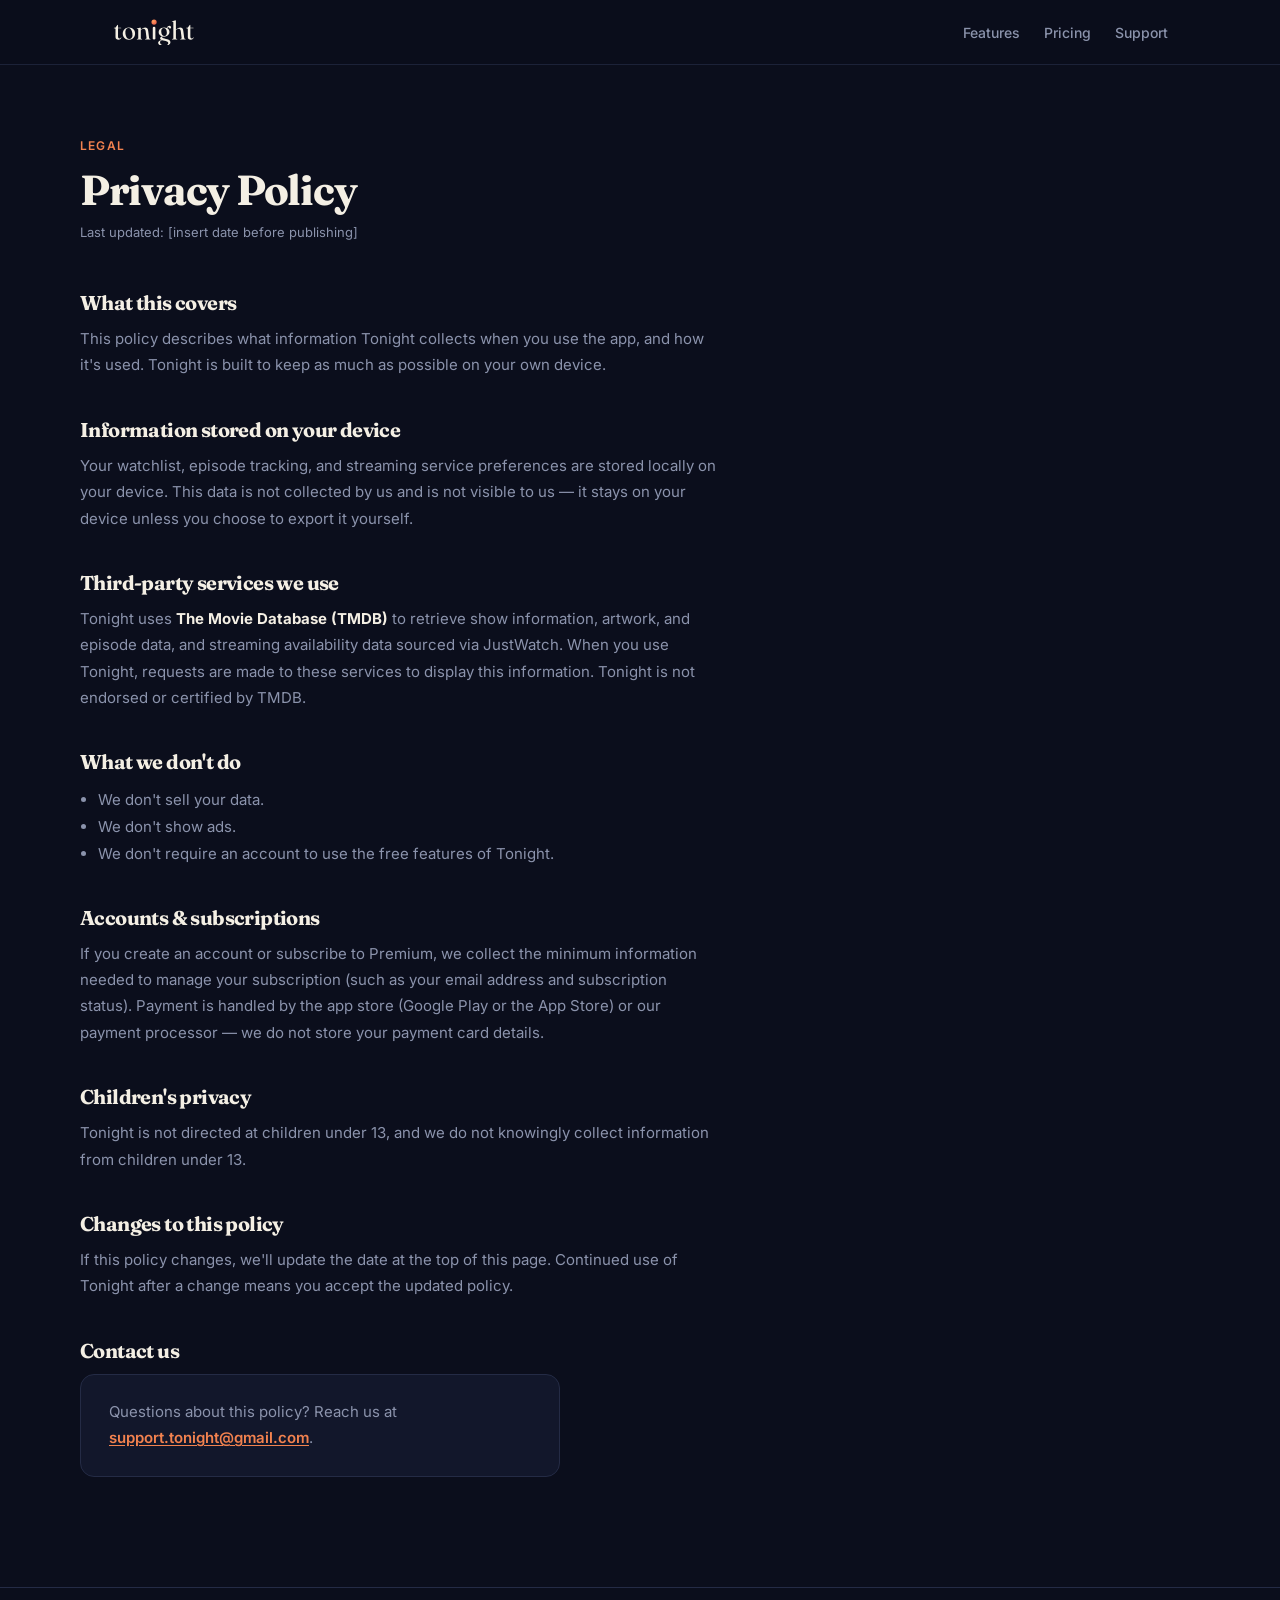
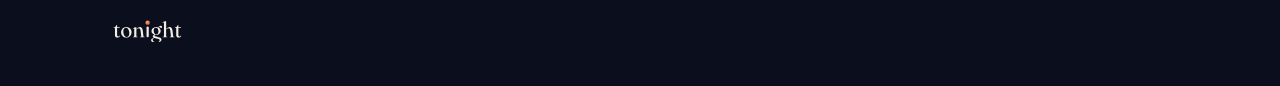
==== commit ccf4acaa: "Update footer and add brand link in privacy.html Removed footer content and added brand link." ====
--- a/privacy.html
+++ b/privacy.html
@@ -69,17 +69,10 @@
 <footer>
   <div class="wrap foot-row">
     <div class="foot-brand">
-      <img class="foot-dot" src="assets/icon.png" alt="">
-      <span class="foot-word">Tonight</span>
-    </div>
-    <div class="foot-links">
-      <a href="support.html">Support</a>
-      <a href="privacy.html">Privacy Policy</a>
-      <a href="terms.html">Terms of Service</a>
-    </div>
-    <p class="foot-copy">&copy; 2026 Tonight.</p>
-  </div>
-</footer>
-
+  <a href="index.html" aria-label="Tonight home">
+    <img class="brand-wordmark" src="assets/wordmark.svg" alt="Tonight" width="90" height="28">
+  </a>
+</div>
+    
 </body>
 </html>
--- a/style.css
+++ b/style.css
@@ -1,448 +1,460 @@
+/* ===========================================================================
+   Tonight — marketing site
+   Palette, type and the one-gradient-per-viewport rule are lifted from the
+   app source (shared/components.jsx), not invented here.
+
+   Structure:
+     1. Tokens
+     2. Base + a11y
+     3. Header
+     4. Phone component (frame + authored status bar)
+     5. Hero (9:03)
+     6. Beats (9:04 / 9:06 / 9:07 / off-clock)
+     7. Pricing
+     8. Close (9:11)
+     9. Sticky mobile CTA
+    10. Footer + legal pages
+    11. Breakpoints  ← the old file's fatal unclosed-brace bug lived here
+   ======================================================================== */
+
+/* ── 1. Tokens ─────────────────────────────────────────────────────────── */
 :root{
-  /* Exact tokens from the app (components.jsx) */
-  --ink: #0B0E1C;
-  --panel: #12172B;
-  --panel-alt: #1A2036;
-  --panel-line: #242B45;
-  --cream: #F4EFE4;
-  --slate: #8B93AC;
-  --accent: #F2824F;
-  --accent-dim: #7A4535;
-  --accent-soft: #FFC9A3;
-  --dusk-from: #FFA25E;
-  --dusk-to: #E85C4A;
-}
-*{box-sizing:border-box; margin:0; padding:0;}
-html{scroll-behavior:smooth;}
+  --ink:#0B0E1C;
+  --panel:#12172B;
+  --panel-alt:#1A2036;
+  --panel-line:#242B45;
+  --cream:#F4EFE4;
+  --slate:#8B93AC;
+  --accent:#F2824F;
+  --accent-dim:#7A4535;
+  --accent-soft:#FFC9A3;
+  --dusk-from:#FFA25E;
+  --dusk-to:#E85C4A;
+
+  --wrap:1120px;
+  --gutter:24px;
+  --rhythm:96px;          /* section spacing, mobile */
+  --r-lg:24px;
+  --r-md:18px;
+  --r-sm:12px;
+
+  /* Phone frame. --w is set per instance in the markup. */
+  --phone-radius:44px;
+  --phone-pad:9px;
+  --screen-ratio:540 / 1157;   /* native ratio of the shipped captures */
+}
+
+/* ── 2. Base + a11y ───────────────────────────────────────────────────── */
+*{box-sizing:border-box;margin:0;padding:0;}
+html{scroll-behavior:smooth;-webkit-text-size-adjust:100%;}
 body{
   background:var(--ink);
   color:var(--cream);
-  font-family:'Inter', system-ui, -apple-system, sans-serif;
+  font-family:'Inter',system-ui,-apple-system,sans-serif;
   -webkit-font-smoothing:antialiased;
   overflow-x:hidden;
-}
-a{color:inherit; text-decoration:none;}
-.wrap{max-width:1080px; margin:0 auto; padding:0 24px;}
-
-/* Signature dusk gradient — logo i-dot only */
-.dot{
-  background:linear-gradient(135deg, var(--dusk-from), var(--dusk-to));
+  line-height:1.5;
+}
+a{color:inherit;text-decoration:none;}
+img,svg{display:block;max-width:100%;}
+ul{list-style:none;}
+.wrap{max-width:var(--wrap);margin:0 auto;padding:0 var(--gutter);}
+.svg-defs{position:absolute;width:0;height:0;overflow:hidden;}
+
+.sr-only{
+  position:absolute;width:1px;height:1px;padding:0;overflow:hidden;
+  clip:rect(0 0 0 0);white-space:nowrap;border:0;
+}
+.skip{
+  position:absolute;left:-9999px;top:0;z-index:100;
+  background:var(--accent);color:#1A0E08;padding:12px 20px;
+  border-radius:0 0 var(--r-sm) 0;font-weight:600;
+}
+.skip:focus{left:0;}
+:focus-visible{
+  outline:2px solid var(--accent-soft);
+  outline-offset:3px;
+  border-radius:4px;
+}
+
+/* The signature dusk gradient. Reserved for the wordmark i-dot, the hero
+   headline dot, and small accent dots. One per viewport, no exceptions. */
+.dot,.dot-mark{
+  background:linear-gradient(135deg,var(--dusk-from),var(--dusk-to));
   border-radius:50%;
   display:inline-block;
 }
 
-/* ——— Nav ——— */
-header{
-  position:sticky; top:0; z-index:30;
-  background:rgba(11,14,28,0.88);
-  backdrop-filter:blur(14px);
-  -webkit-backdrop-filter:blur(14px);
-  border-bottom:1px solid rgba(36,43,69,0.7);
-}
-nav{
-  display:flex; align-items:center; justify-content:space-between;
-  height:64px;
-}
-.brand{
-  display:flex; align-items:center;
-  line-height:0;
-}
-.brand-wordmark{
-  height:28px;
-  width:auto;
-  display:block;
-}
-.nav-links{ display:flex; align-items:center; gap:28px; }
-.nav-links a{
-  font-size:14px; font-weight:500; color:var(--slate);
-  transition:color .15s ease;
-}
-.nav-links a:hover{ color:var(--cream); }
-
-/* ——— Hero ——— */
-.hero{
-  position:relative;
-  padding:96px 0 0;
-  text-align:center;
-  overflow:hidden;
-}
-.hero-glow{
-  position:absolute;
-  top:-200px; left:50%;
-  transform:translateX(-50%);
-  width:820px; height:820px;
-  background:radial-gradient(circle, rgba(242,130,79,0.18) 0%, rgba(232,92,74,0.06) 42%, transparent 68%);
-  pointer-events:none;
-}
-.scene-time{
-  position:relative;
-  font-family:'Fraunces', serif;
-  font-style:italic;
-  font-weight:400;
-  font-size:15px;
-  color:var(--slate);
-  letter-spacing:0.02em;
-  margin-bottom:20px;
-}
-h1{
-  position:relative;
-  font-family:'Fraunces', serif;
-  font-weight:500;
-  font-size:clamp(40px, 6.8vw, 72px);
-  line-height:1.06;
-  letter-spacing:-0.02em;
-  max-width:780px;
-  margin:0 auto 24px;
-  color:var(--cream);
-}
-h1 .accent{
-  font-style:italic;
-  color:var(--accent);
-}
-.sub{
-  position:relative;
-  font-size:clamp(16px, 1.9vw, 18.5px);
-  color:var(--slate);
-  max-width:520px;
-  margin:0 auto 40px;
-  line-height:1.6;
-}
-.hero-actions{
-  position:relative;
-  display:flex; flex-direction:column; align-items:center; gap:14px;
-  margin-bottom:64px;
-}
-.btn-primary{
-  display:inline-block;
-  padding:14px 30px;
-  border-radius:100px;
-  background:var(--accent);
-  color:#1A0E08;
-  font-weight:600;
-  font-size:15.5px;
-  box-shadow:0 10px 28px -8px rgba(242,130,79,0.42);
-  transition:transform .18s ease, box-shadow .18s ease, background .15s ease;
-}
-.btn-primary:hover{
-  transform:translateY(-1px);
-  background:#F5925F;
-  box-shadow:0 14px 34px -8px rgba(242,130,79,0.55);
-}
-.hero-note{ font-size:13px; color:var(--slate); }
-
-/* Phone visual — bleeds into next section for continuity */
-.hero-visual-wrap{
-  position:relative;
-  display:flex;
-  justify-content:center;
-  padding-bottom:0;
-}
-.hero-visual{
-  position:relative;
-  width:min(272px, 68vw);
-  border-radius:36px;
-  background:var(--panel);
-  border:1px solid var(--panel-line);
-  box-shadow:
-    0 40px 80px -28px rgba(0,0,0,0.75),
-    0 0 0 1px rgba(255,255,255,0.03);
-  padding:9px;
-  z-index:2;
-}
-.hero-visual img{
-  display:block;
-  width:100%;
-  height:auto;
-  border-radius:28px;
-}
-
-/* Soft fade under the phone so the next section starts cleanly */
-.hero-fade{
-  position:absolute;
-  left:0; right:0; bottom:0;
-  height:120px;
-  background:linear-gradient(to bottom, transparent, var(--ink));
-  pointer-events:none;
-  z-index:1;
-}
-
-/* ——— Shared section rhythm ——— */
-section{ padding:88px 0; }
-.section-head{ max-width:580px; margin:0 0 44px; }
+.stamp{
+  font-size:11px;font-weight:700;color:var(--accent);
+  text-transform:uppercase;letter-spacing:.18em;
+  margin-bottom:14px;
+}
+.stamp--offclock{color:var(--slate);}
 .kicker{
-  font-size:12px; font-weight:600; color:var(--accent);
-  text-transform:uppercase; letter-spacing:0.1em;
-  margin-bottom:12px;
+  font-size:12px;font-weight:600;color:var(--accent);
+  text-transform:uppercase;letter-spacing:.1em;margin-bottom:12px;
 }
 h2{
-  font-family:'Fraunces', serif;
-  font-weight:500;
-  font-size:clamp(26px, 3.8vw, 36px);
-  letter-spacing:-0.015em;
-  line-height:1.18;
-  color:var(--cream);
+  font-family:'Fraunces',serif;font-weight:700;
+  font-size:clamp(26px,4.4vw,40px);
+  line-height:1.12;letter-spacing:-.03em;color:var(--cream);
 }
 .lead{
   color:var(--slate);
-  font-size:16.5px;
-  line-height:1.65;
-  margin-top:14px;
-  max-width:520px;
-}
-
-/* Showcase sits tighter under the phone */
-.showcase{
-  padding-top:56px;
-  padding-bottom:72px;
-}
-.showcase-grid{
-  display:grid;
-  grid-template-columns:repeat(3, 1fr);
-  gap:22px;
-}
-.showcase-item{ text-align:left; }
-.showcase-frame{
-  border-radius:18px;
-  background:var(--panel);
+  font-size:15px;line-height:1.6;
+  margin-top:14px;max-width:34ch;
+}
+.badge-row{margin-top:20px;}
+.badge{
+  display:inline-block;font-size:10px;font-weight:700;
+  letter-spacing:.06em;text-transform:uppercase;
+  padding:4px 10px;border-radius:100px;
+}
+.badge.free{background:rgba(139,147,172,.14);color:var(--slate);}
+.badge.premium{background:rgba(242,130,79,.15);color:var(--accent);}
+
+.btn-primary{
+  display:inline-block;padding:14px 30px;border-radius:100px;
+  background:var(--accent);color:#1A0E08;
+  font-weight:600;font-size:15.5px;border:0;cursor:pointer;
+  font-family:inherit;
+  box-shadow:0 10px 28px -8px rgba(242,130,79,.42);
+  transition:transform .18s ease,box-shadow .18s ease,background .15s ease;
+}
+.btn-primary:hover{
+  transform:translateY(-1px);background:#F5925F;
+  box-shadow:0 14px 34px -8px rgba(242,130,79,.55);
+}
+.btn-sm{padding:11px 20px;font-size:14px;}
+
+/* ── 3. Header ────────────────────────────────────────────────────────── */
+header{
+  position:sticky;top:0;z-index:30;
+  background:rgba(11,14,28,.88);
+  backdrop-filter:blur(14px);-webkit-backdrop-filter:blur(14px);
+  border-bottom:1px solid rgba(36,43,69,.7);
+}
+nav{display:flex;align-items:center;justify-content:space-between;height:64px;gap:16px;}
+.brand{display:flex;align-items:center;line-height:0;}
+.brand-wordmark{height:26px;width:auto;}
+.nav-links{display:flex;align-items:center;gap:24px;}
+.nav-links a{font-size:14px;font-weight:500;color:var(--slate);transition:color .15s ease;}
+.nav-links a:hover{color:var(--cream);}
+.nav-cta{
+  color:var(--cream)!important;border:1px solid var(--panel-line);
+  padding:8px 16px;border-radius:100px;
+}
+.nav-cta:hover{border-color:var(--accent-dim);}
+
+/* ── 4. Phone component ──────────────────────────────────────────────────
+   One frame for the whole site. Matte near-black bezel, hairline in the
+   app's own --panel-line, single soft shadow. No hands, no desk, no gloss.
+   ---------------------------------------------------------------------- */
+.phone{
+  position:relative;
+  width:var(--w,280px);
+  max-width:100%;
+  padding:var(--phone-pad);
+  border-radius:var(--phone-radius);
+  background:#0A0C14;
   border:1px solid var(--panel-line);
-  padding:6px;
-  box-shadow:0 18px 48px -20px rgba(0,0,0,0.55);
+  box-shadow:0 40px 80px -20px rgba(0,0,0,.7);
+}
+.phone-screen{
+  position:relative;
+  border-radius:calc(var(--phone-radius) - var(--phone-pad));
   overflow:hidden;
-  margin-bottom:14px;
-  transition:transform .2s ease, box-shadow .2s ease;
-}
-.showcase-frame:hover{
-  transform:translateY(-3px);
-  box-shadow:0 24px 56px -18px rgba(0,0,0,0.65);
-}
-.showcase-frame img{
-  display:block;
-  width:100%;
-  height:auto;
-  border-radius:13px;
-}
-.showcase-item figcaption{
-  font-size:13.5px;
-  color:var(--slate);
-  line-height:1.5;
-  max-width:260px;
-}
-
-/* Mechanism */
-.split{
-  display:grid;
-  grid-template-columns:1.15fr 0.85fr;
-  gap:56px;
-  align-items:center;
-}
-.split h2{ margin-bottom:14px; }
-.split .lead{ margin-top:0; max-width:none; }
-.mech-card{
-  background:var(--panel);
-  border:1px solid var(--panel-line);
-  border-radius:18px;
-  padding:8px 22px;
-}
-.mech-row{
-  display:flex; align-items:center; gap:14px;
-  padding:16px 0;
-  border-bottom:1px solid var(--panel-line);
-}
-.mech-row:last-child{ border-bottom:none; }
-.mech-time{
-  font-size:11px; font-weight:600; color:var(--slate);
-  width:58px; flex-shrink:0;
-  letter-spacing:0.05em;
-}
-.mech-dot{
-  width:7px; height:7px; flex-shrink:0;
-  background:var(--accent);
-  border-radius:50%;
-}
-.mech-label{ font-size:14.5px; color:var(--cream); }
-
-/* Features — continuous panel */
-.features{
+  background:var(--ink);
+  aspect-ratio:var(--screen-ratio);
+}
+.phone-screen img{
+  width:100%;height:auto;
+  /* --crop trims a captured status bar off the top so the authored bar
+     can replace it. Set --crop:0 once shots are re-captured clean. */
+  margin-top:calc(-1 * var(--crop,0px));
+}
+/* --focus:bottom reframes the same capture lower, standing in for a
+   scrolled state without a second screenshot. */
+.phone-screen:has(img[style]),
+.phone[style*="--focus:bottom"] .phone-screen img{
+  margin-top:auto;
+}
+.phone[style*="--focus:bottom"] .phone-screen{
+  display:flex;align-items:flex-end;
+}
+.phone[style*="--focus:bottom"] .phone-screen img{
+  margin-top:0;margin-bottom:-34%;
+}
+
+/* Authored status bar — vector, not captured. */
+.phone-status{
+  position:absolute;
+  top:calc(var(--phone-pad) + 10px);
+  left:calc(var(--phone-pad) + 26px);
+  right:calc(var(--phone-pad) + 22px);
+  z-index:3;
+  display:flex;align-items:center;justify-content:space-between;
+  color:var(--cream);
+  pointer-events:none;
+}
+.ps-time{
+  font-size:12px;font-weight:600;letter-spacing:.01em;
+  font-variant-numeric:tabular-nums;
+}
+.ps-cluster{width:50px;height:11px;color:var(--cream);}
+/* Off-clock section: icon cluster only. Never a fake time, never a dash. */
+.phone-status--notime .ps-time{display:none;}
+
+.phone--tilt{transform:rotate(-2.5deg);}
+
+/* ── 5. Hero (9:03) ──────────────────────────────────────────────────── */
+.hero{position:relative;padding:72px 0 0;overflow:hidden;}
+.hero-glow{
+  position:absolute;top:-240px;left:50%;transform:translateX(-50%);
+  width:820px;height:820px;pointer-events:none;
+  /* Ambient night wash, echoing the app's own splash radial. Dialled well
+     below the old 0.18 so the headline dot stays the gradient event. */
+  background:radial-gradient(circle,rgba(242,130,79,.10) 0%,rgba(232,92,74,.04) 42%,transparent 68%);
+}
+.hero-grid{position:relative;display:grid;gap:44px;}
+.scene-time{
+  font-family:'Fraunces',serif;font-style:italic;font-weight:400;
+  font-size:clamp(22px,5.2vw,34px);
+  color:var(--slate);letter-spacing:.01em;
+  margin-bottom:10px;
+}
+h1{
+  font-family:'Fraunces',serif;font-weight:700;
+  font-size:clamp(40px,10vw,52px);
+  line-height:1.04;letter-spacing:-.04em;
+  color:var(--cream);
+}
+/* Hard-locked two-line stack. If "Everything's on." ever reflows up onto
+   line one, the paradox dies — hence block display, not a <br>. */
+h1 .line{display:block;}
+.dot-mark{
+  width:.14em;height:.14em;
+  margin-left:.14em;vertical-align:.28em;
+}
+.sub{
+  font-size:15px;line-height:1.6;color:var(--slate);
+  max-width:34ch;margin-top:22px;
+}
+.hero-actions{
+  display:flex;flex-direction:column;align-items:flex-start;gap:14px;
+  margin-top:32px;
+}
+.hero-note{font-size:13px;color:var(--slate);}
+.hero-visual{display:flex;justify-content:center;}
+/* The fold crop is the scroll affordance: bottom of the phone is clipped
+   by the section, not faded out with a gradient veil. */
+.phone--hero{margin-bottom:-90px;}
+
+/* ── 6. Beats ─────────────────────────────────────────────────────────── */
+.beat{padding:var(--rhythm) 0;}
+.beat--panel{
   background:var(--panel);
   border-top:1px solid var(--panel-line);
   border-bottom:1px solid var(--panel-line);
-  padding:80px 0;
-}
-.feature-grid{
-  display:grid;
-  grid-template-columns:repeat(2, 1fr);
-  gap:1px;
-  background:var(--panel-line);
+}
+/* Mobile block order, every beat, no exceptions:
+   stamp → headline → body → device. Copy first, always. */
+.beat-grid{display:grid;gap:40px;}
+.beat-visual{display:flex;justify-content:center;}
+
+/* Cropped bleed: device runs off the container edge. */
+.beat-visual--bleed{justify-content:flex-end;margin-right:calc(-1 * var(--gutter) - 40px);}
+
+/* 9:06 — device plus the site's only unframed UI crop. */
+.phone-with-crop{position:relative;padding-bottom:34px;}
+.detail-crop{
+  position:absolute;left:-14px;bottom:0;
+  width:40%;
+  border-radius:var(--r-sm);
   border:1px solid var(--panel-line);
-  border-radius:18px;
+  background:var(--ink);
   overflow:hidden;
-}
-.feature{
-  background:var(--panel);
-  padding:32px 28px;
-}
-.feature .mark{
-  width:32px; height:32px; border-radius:9px;
-  background:rgba(242,130,79,0.13);
-  display:flex; align-items:center; justify-content:center;
-  margin-bottom:18px;
-}
-.feature .mark .dot{
-  width:9px; height:9px;
-  background:var(--accent);
-}
-.feature-top{
-  display:flex; align-items:flex-start; justify-content:space-between; gap:12px;
-}
-.feature h4{
-  font-family:'Fraunces', serif; font-weight:500;
-  font-size:18px; margin-bottom:8px; color:var(--cream);
-}
-.feature p{ color:var(--slate); font-size:14px; line-height:1.65; }
-.badge{
-  font-size:10px; font-weight:700;
-  letter-spacing:0.05em;
-  padding:3px 9px;
-  border-radius:100px;
-  flex-shrink:0;
-  white-space:nowrap;
-  margin-top:2px;
-}
-.badge.free{ background:rgba(139,147,172,0.14); color:var(--slate); }
-.badge.premium{
-  background:rgba(242,130,79,0.15);
-  color:var(--accent);
-}
-
-/* Availability */
-.avail{ text-align:center; padding:80px 0; }
-.avail .section-head{ margin-left:auto; margin-right:auto; text-align:center; }
-.services{
-  display:flex; flex-wrap:wrap; justify-content:center; gap:9px;
-  max-width:600px; margin:0 auto;
-}
+  box-shadow:0 18px 40px -18px rgba(0,0,0,.6);
+}
+.detail-crop img{
+  width:280%;                 /* scale up, then window onto the season rows */
+  margin-left:-52%;
+  margin-top:-190%;
+}
+
+/* 9:07 — single annotation on the whole site. Hairline only. */
+.phone-annotated{position:relative;}
+.annotation{display:none;}
+
+/* Off-clock beat sits lower in its container than the others. */
+.beat--offclock .beat-visual{padding-top:24px;}
+
+.services{display:flex;flex-wrap:wrap;gap:9px;margin-top:22px;}
 .service-chip{
-  font-size:13px; font-weight:500;
-  color:var(--slate);
+  font-size:13px;font-weight:500;color:var(--slate);
   border:1px solid var(--panel-line);
-  padding:8px 16px;
-  border-radius:100px;
-  transition:border-color .15s ease, color .15s ease;
-}
-.service-chip:hover{
-  border-color:var(--accent-dim);
-  color:var(--cream);
-}
-
-/* Pricing */
-#pricing{ padding:80px 0 88px; }
-.tiers{ display:grid; grid-template-columns:1fr 1fr; gap:20px; }
+  padding:8px 16px;border-radius:100px;
+}
+.service-chip.is-muted{opacity:.65;}
+
+/* ── 7. Pricing (off the clock, deliberately) ─────────────────────────── */
+.pricing{padding:var(--rhythm) 0;}
+.section-head{max-width:600px;margin-bottom:40px;}
+.tiers{display:grid;gap:20px;}
 .tier{
-  border:1px solid var(--panel-line);
-  border-radius:18px;
-  padding:32px;
-  background:var(--panel);
-}
-.tier.premium{
-  border-color:rgba(242,130,79,0.4);
-}
-.tier-name{ font-family:'Fraunces', serif; font-size:19px; margin-bottom:6px; color:var(--cream); }
-.tier-desc{ color:var(--slate); font-size:13.5px; margin-bottom:22px; line-height:1.5; }
-.tier ul{ list-style:none; display:flex; flex-direction:column; gap:11px; }
-.tier li{ font-size:14px; color:var(--cream); display:flex; gap:10px; align-items:flex-start; }
+  border:1px solid var(--panel-line);border-radius:var(--r-md);
+  padding:32px;background:var(--panel);
+}
+.tier.premium{border-color:rgba(242,130,79,.4);}
+.tier-name{font-family:'Fraunces',serif;font-weight:700;font-size:19px;margin-bottom:6px;}
+.tier-desc{color:var(--slate);font-size:13.5px;margin-bottom:22px;line-height:1.5;}
+.tier ul{display:flex;flex-direction:column;gap:11px;}
+.tier li{font-size:14px;color:var(--cream);display:flex;gap:10px;align-items:flex-start;}
 .tier li::before{
-  content:"";
-  width:5px; height:5px; border-radius:50%;
-  background:var(--slate);
-  margin-top:7px; flex-shrink:0;
-}
-.tier.premium li::before{ background:var(--accent); }
-
-/* Closing */
-.closing-wrap{ padding:0 0 96px; }
-.closing{
-  background:var(--panel);
-  border:1px solid var(--panel-line);
-  border-radius:24px;
-  padding:64px 36px;
-  text-align:center;
-  position:relative;
-  overflow:hidden;
-}
-.closing-glow{
-  position:absolute; bottom:-140px; left:50%; transform:translateX(-50%);
-  width:520px; height:340px;
-  background:radial-gradient(circle, rgba(242,130,79,0.12), transparent 70%);
-}
-.closing h2{ position:relative; margin-bottom:10px; }
-.closing .lead{ position:relative; margin:0 auto; }
-.store-badges{
-  position:relative;
-  display:flex; gap:12px; justify-content:center; margin-top:28px; flex-wrap:wrap;
-}
+  content:"";width:5px;height:5px;border-radius:50%;
+  background:var(--slate);margin-top:7px;flex-shrink:0;
+}
+.tier.premium li::before{background:var(--accent);}
+
+/* ── 8. Close (9:11) — no device ──────────────────────────────────────── */
+.close{padding:var(--rhythm) 0 calc(var(--rhythm) + 24px);border-top:1px solid var(--panel-line);}
+.close-inner{max-width:620px;}
+.close .lead{max-width:46ch;}
+.capture{display:flex;flex-direction:column;gap:12px;margin-top:32px;max-width:440px;}
+.capture input{
+  width:100%;padding:15px 18px;
+  background:var(--panel);color:var(--cream);
+  border:1px solid var(--panel-line);border-radius:100px;
+  font-family:inherit;font-size:15px;
+}
+.capture input::placeholder{color:var(--slate);}
+.capture input:focus{border-color:var(--accent-dim);outline:none;}
+.store-badges{display:flex;gap:12px;flex-wrap:wrap;margin-top:32px;}
 .store-badge{
-  display:flex; align-items:center; gap:9px;
-  border:1px solid var(--panel-line);
-  border-radius:12px;
-  padding:10px 18px;
-  font-size:13px; color:var(--slate);
-}
-.store-badge .dot{
-  width:7px; height:7px;
-  background:var(--accent);
-}
-
-/* Footer */
-footer{
+  display:flex;align-items:center;gap:9px;
+  border:1px solid var(--panel-line);border-radius:var(--r-sm);
+  padding:10px 18px;font-size:13px;color:var(--slate);
+}
+.store-badge .dot{width:7px;height:7px;background:var(--accent);}
+/* Last mark on the page: the wordmark's dusk dot. */
+.close-wordmark{height:44px;width:auto;margin-top:56px;opacity:.95;}
+
+/* ── 9. Sticky mobile CTA ─────────────────────────────────────────────── */
+.sticky-cta{
+  position:fixed;left:0;right:0;bottom:0;z-index:40;
+  background:rgba(11,14,28,.94);
+  backdrop-filter:blur(14px);-webkit-backdrop-filter:blur(14px);
   border-top:1px solid var(--panel-line);
-  padding:32px 0;
-}
-.foot-row{
-  display:flex; align-items:center; justify-content:space-between;
-  flex-wrap:wrap; gap:16px;
-}
-.foot-brand{ display:flex; align-items:center; }
-.foot-brand .brand-wordmark{ height:22px; }
-.foot-links{ display:flex; gap:20px; flex-wrap:wrap; }
-.foot-links a{ font-size:13px; color:var(--slate); }
-.foot-links a:hover{ color:var(--cream); }
-.foot-copy{ font-size:12.5px; color:var(--slate); }
-
-/* Legal */
-.legal{ padding:88px 0 110px; }
-.legal .kicker{ margin-bottom:14px; }
+  transform:translateY(100%);
+  transition:transform .22s ease;
+  padding-bottom:env(safe-area-inset-bottom);
+}
+.sticky-cta.is-visible{transform:translateY(0);}
+.sticky-inner{
+  max-width:var(--wrap);margin:0 auto;
+  padding:12px var(--gutter);
+  display:flex;align-items:center;justify-content:space-between;gap:16px;
+}
+.sticky-copy{font-size:14px;font-weight:500;color:var(--cream);}
+
+/* ── 10. Footer + legal ──────────────────────────────────────────────── */
+footer{border-top:1px solid var(--panel-line);padding:32px 0 44px;}
+.foot-row{display:flex;align-items:center;justify-content:space-between;flex-wrap:wrap;gap:16px;}
+.foot-brand{display:flex;align-items:center;}
+.foot-brand .brand-wordmark{height:22px;}
+.foot-links{display:flex;gap:20px;flex-wrap:wrap;}
+.foot-links a{font-size:13px;color:var(--slate);}
+.foot-links a:hover{color:var(--cream);}
+.foot-copy{font-size:12.5px;color:var(--slate);}
+
+.legal{padding:72px 0 110px;}
+.legal .kicker{margin-bottom:14px;}
 .legal h1{
-  font-size:clamp(30px, 4.5vw, 42px);
-  text-align:left;
-  margin:0 0 10px;
-  max-width:none;
-}
-.legal .updated{ color:var(--slate); font-size:13px; margin-bottom:48px; }
-.legal h2{
-  font-size:20px;
-  text-align:left;
-  margin:40px 0 12px;
-}
-.legal h2:first-of-type{ margin-top:0; }
-.legal p{ color:var(--slate); font-size:15px; line-height:1.75; margin-bottom:12px; max-width:640px; }
-.legal ul{ color:var(--slate); font-size:15px; line-height:1.8; margin:0 0 12px 18px; max-width:640px; }
-.legal a.inline{ color:var(--accent); text-decoration:underline; text-underline-offset:2px; }
-.legal strong{ color:var(--cream); }
+  font-family:'Fraunces',serif;font-weight:700;
+  font-size:clamp(30px,4.5vw,42px);letter-spacing:-.03em;
+  margin:0 0 10px;max-width:none;
+}
+.legal h1 .line{display:inline;}
+.legal .updated{color:var(--slate);font-size:13px;margin-bottom:48px;}
+.legal h2{font-size:20px;margin:40px 0 12px;}
+.legal h2:first-of-type{margin-top:0;}
+.legal p{color:var(--slate);font-size:15px;line-height:1.75;margin-bottom:12px;max-width:640px;}
+.legal ul{color:var(--slate);font-size:15px;line-height:1.8;margin:0 0 12px 18px;max-width:640px;list-style:disc;}
+.legal strong{color:var(--cream);}
+.legal a[href^="mailto"],.legal a.inline{color:var(--accent);text-decoration:underline;text-underline-offset:2px;}
 .support-card{
-  background:var(--panel); border:1px solid var(--panel-line);
-  border-radius:14px; padding:24px 28px; margin-top:8px; max-width:480px;
-}
-.support-card a{ color:var(--accent); font-weight:600; }
-.support-card a:hover{ text-decoration:underline; }
-
-@media (max-width:760px){
-  .split, .feature-grid, .tiers, .showcase-grid{ grid-template-columns:1fr; }
-  .split{ gap:36px; }
-  .hero{ padding:72px 0 0; }
-  section, .features, .avail, #pricing{ padding:64px 0; }
-  .showcase{ padding-top:40px; padding-bottom:56px; }
-  .nav-links{ display:none; }
-  .hero-visual{ width:min(250px, 70vw); }
-  .hero-actions{ margin-bottom:48px; }
-  .closing{ padding:48px 24px; }
-}
+  background:var(--panel);border:1px solid var(--panel-line);
+  border-radius:14px;padding:24px 28px;margin-top:8px;max-width:480px;
+}
+.support-card a{color:var(--accent);font-weight:600;}
+
+/* ── 11. Breakpoints ─────────────────────────────────────────────────────
+   NOTE: the previous file left the max-width:760px block unclosed, which
+   nested the desktop query inside it — so the desktop layout could never
+   match. Both blocks below are closed and independent.
+   ---------------------------------------------------------------------- */
+
+/* Tablet */
+@media (min-width:768px){
+  :root{--rhythm:112px;--gutter:32px;}
+  .lead,.sub{font-size:16.5px;max-width:44ch;}
+  .tiers{grid-template-columns:1fr 1fr;}
+  .capture{flex-direction:row;align-items:center;}
+  .capture input{flex:1;}
+}
+
+/* Desktop */
+@media (min-width:1024px){
+  :root{--rhythm:160px;}
+
+  .hero{padding:96px 0 0;}
+  .hero-grid{
+    grid-template-columns:1.05fr .95fr;
+    align-items:center;gap:72px;
+  }
+  .scene-time{font-size:clamp(34px,3vw,44px);margin-bottom:14px;}
+  h1{font-size:clamp(64px,6.2vw,88px);line-height:1;letter-spacing:-.045em;}
+  .sub{font-size:19px;line-height:1.55;max-width:52ch;}
+  .hero-visual{justify-content:flex-end;}
+  .phone--hero{margin-bottom:-140px;}
+  .hero-glow{left:38%;width:1100px;height:1100px;}
+
+  /* Alternating columns. Only ONE beat flips (9:07) — at mobile width the
+     alternation vanishes entirely, so it must never carry meaning. */
+  .beat-grid{grid-template-columns:1fr 1fr;align-items:center;gap:80px;}
+  .beat--flip .beat-copy{order:2;}
+  .beat--flip .beat-visual{order:1;}
+  .beat-visual--bleed{margin-right:calc(-1 * (50vw - var(--wrap)/2) - 24px);}
+
+  .lead{font-size:17px;}
+
+  /* The site's single annotation: one accent hairline, one label. */
+  .annotation{
+    display:block;position:absolute;
+    top:31%;right:calc(100% + 18px);
+    width:150px;text-align:right;
+  }
+  .annotation::after{
+    content:"";position:absolute;
+    top:50%;right:-18px;width:18px;height:1px;
+    background:var(--accent);
+  }
+  .annotation-label{font-size:12px;color:var(--accent);letter-spacing:.02em;}
+
+  .phone--tilt{transform:rotate(-4deg);}
+  .beat--offclock .beat-visual{padding-top:48px;}
+
+  /* Sticky bar is a mobile-abandonment fix only. */
+  .sticky-cta{display:none;}
+
+  .close-inner{max-width:680px;}
+  .close-wordmark{height:52px;}
+}
+
+/* Reduced motion */
+@media (prefers-reduced-motion:reduce){
+  html{scroll-behavior:auto;}
+  *,*::before,*::after{transition-duration:.01ms!important;animation-duration:.01ms!important;}
+  .sticky-cta{transition:none;}
+}
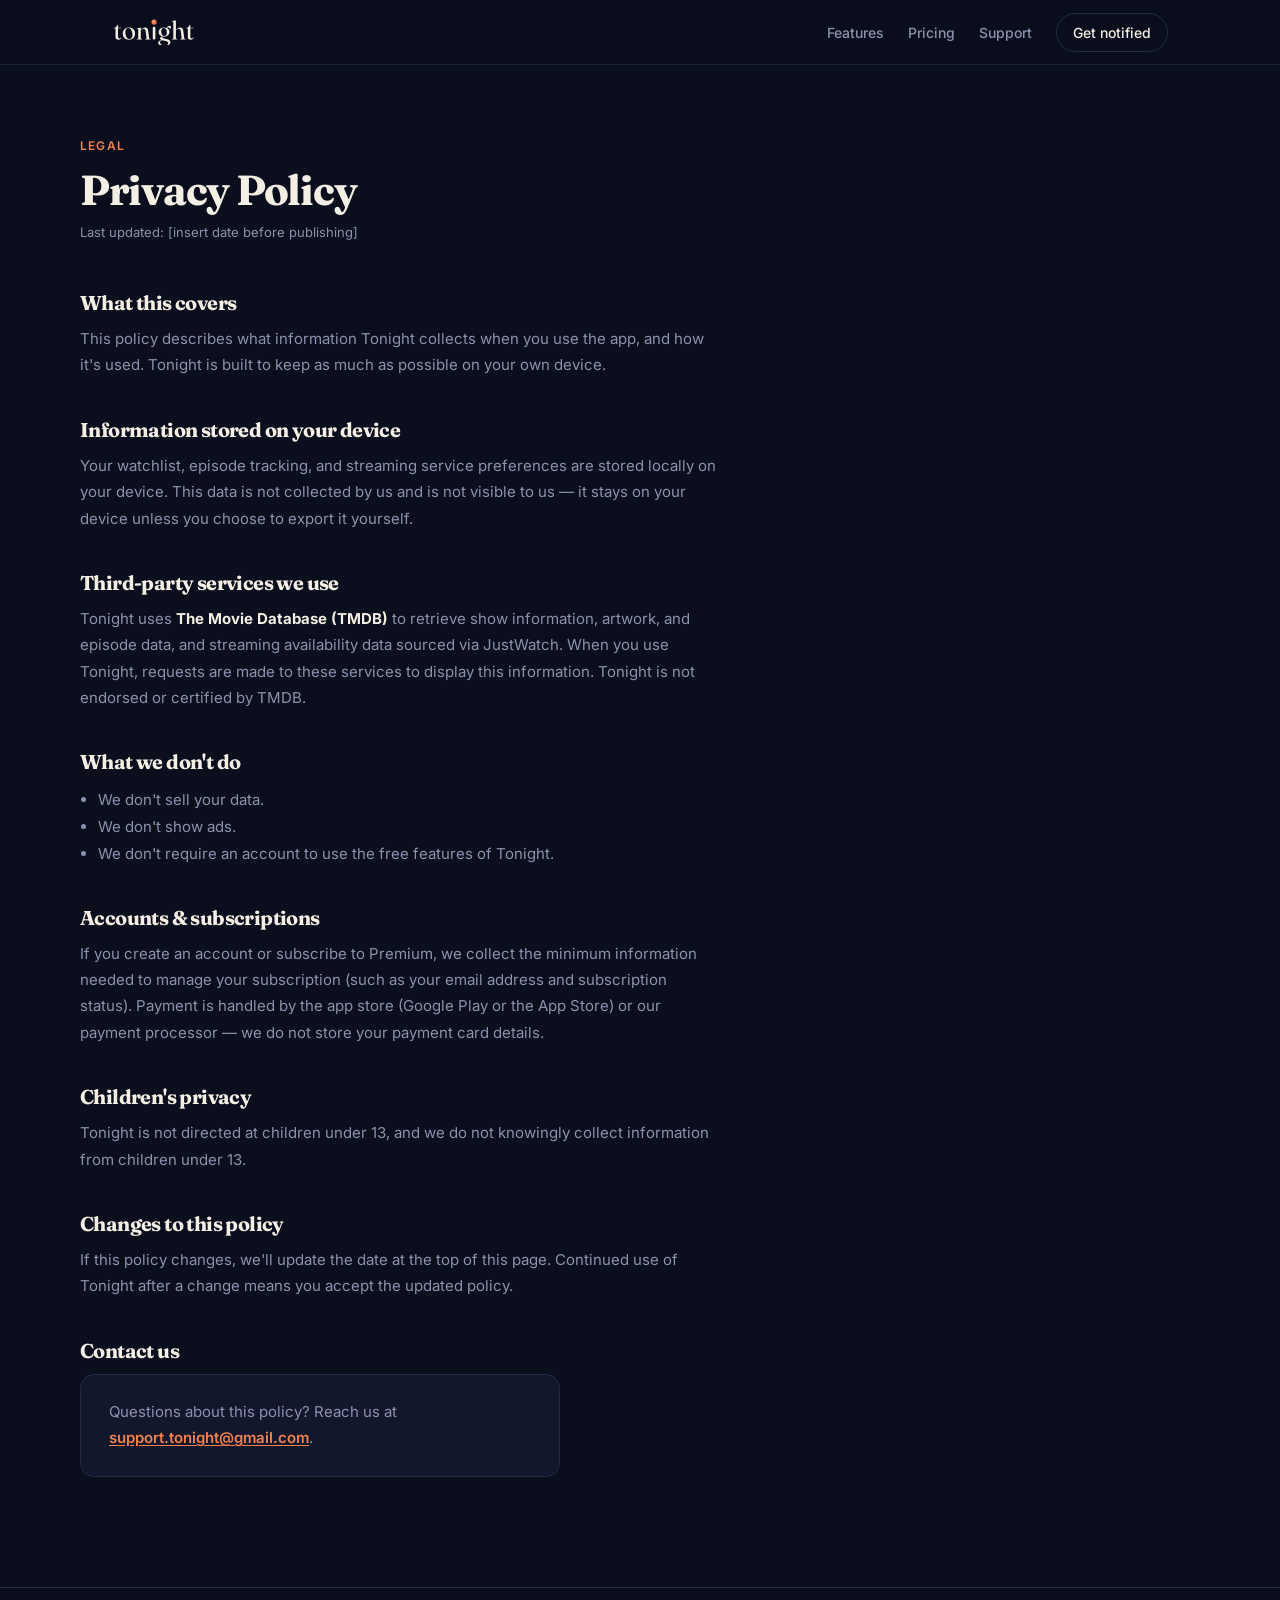
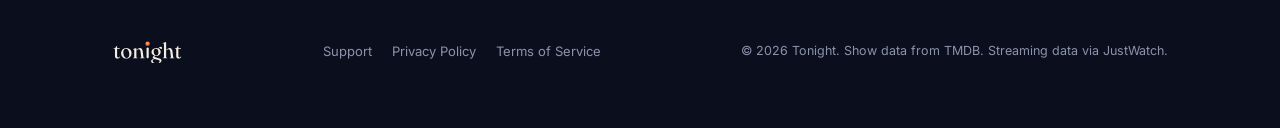
==== commit e7178f9e: "Update privacy.html with new links and structure" ====
--- a/privacy.html
+++ b/privacy.html
@@ -3,27 +3,31 @@
 <head>
 <meta charset="UTF-8" />
 <meta name="viewport" content="width=device-width, initial-scale=1" />
+<meta name="theme-color" content="#0B0E1C" />
 <title>Privacy Policy — Tonight</title>
 <link rel="icon" href="assets/icon.png" />
 <link rel="preconnect" href="https://fonts.googleapis.com">
 <link rel="preconnect" href="https://fonts.gstatic.com" crossorigin>
-<link href="https://fonts.googleapis.com/css2?family=Fraunces:opsz,wght@9..144,400;9..144,500;9..144,600&family=Inter:wght@400;500;600&display=swap" rel="stylesheet">
+<link href="https://fonts.googleapis.com/css2?family=Fraunces:ital,opsz,wght@0,9..144,400;0,9..144,500;0,9..144,700;1,9..144,400&family=Inter:wght@400;500;600;700&display=swap" rel="stylesheet">
 <link rel="stylesheet" href="style.css">
 </head>
 <body>
+
+<a class="skip" href="#legal-main">Skip to content</a>
 
 <header>
   <nav class="wrap">
     <a class="brand" href="index.html" aria-label="Tonight home"><img class="brand-wordmark" src="assets/wordmark.svg" alt="Tonight" width="120" height="37"></a>
     <div class="nav-links">
-      <a href="index.html#features">Features</a>
+      <a href="index.html#beat-0904">Features</a>
       <a href="index.html#pricing">Pricing</a>
       <a href="support.html">Support</a>
+      <a class="nav-cta" href="index.html#notify">Get notified</a>
     </div>
   </nav>
 </header>
 
-<section class="wrap legal">
+<section class="wrap legal" id="legal-main">
   <div class="kicker">Legal</div>
   <h1>Privacy Policy</h1>
   <p class="updated">Last updated: [insert date before publishing]</p>
@@ -69,10 +73,18 @@
 <footer>
   <div class="wrap foot-row">
     <div class="foot-brand">
-  <a href="index.html" aria-label="Tonight home">
-    <img class="brand-wordmark" src="assets/wordmark.svg" alt="Tonight" width="90" height="28">
-  </a>
-</div>
-    
+      <a href="index.html" aria-label="Tonight home">
+        <img class="brand-wordmark" src="assets/wordmark.svg" alt="Tonight" width="90" height="28">
+      </a>
+    </div>
+    <nav class="foot-links" aria-label="Footer">
+      <a href="support.html">Support</a>
+      <a href="privacy.html">Privacy Policy</a>
+      <a href="terms.html">Terms of Service</a>
+    </nav>
+    <p class="foot-copy">&copy; 2026 Tonight. Show data from TMDB. Streaming data via JustWatch.</p>
+  </div>
+</footer>
+
 </body>
 </html>
